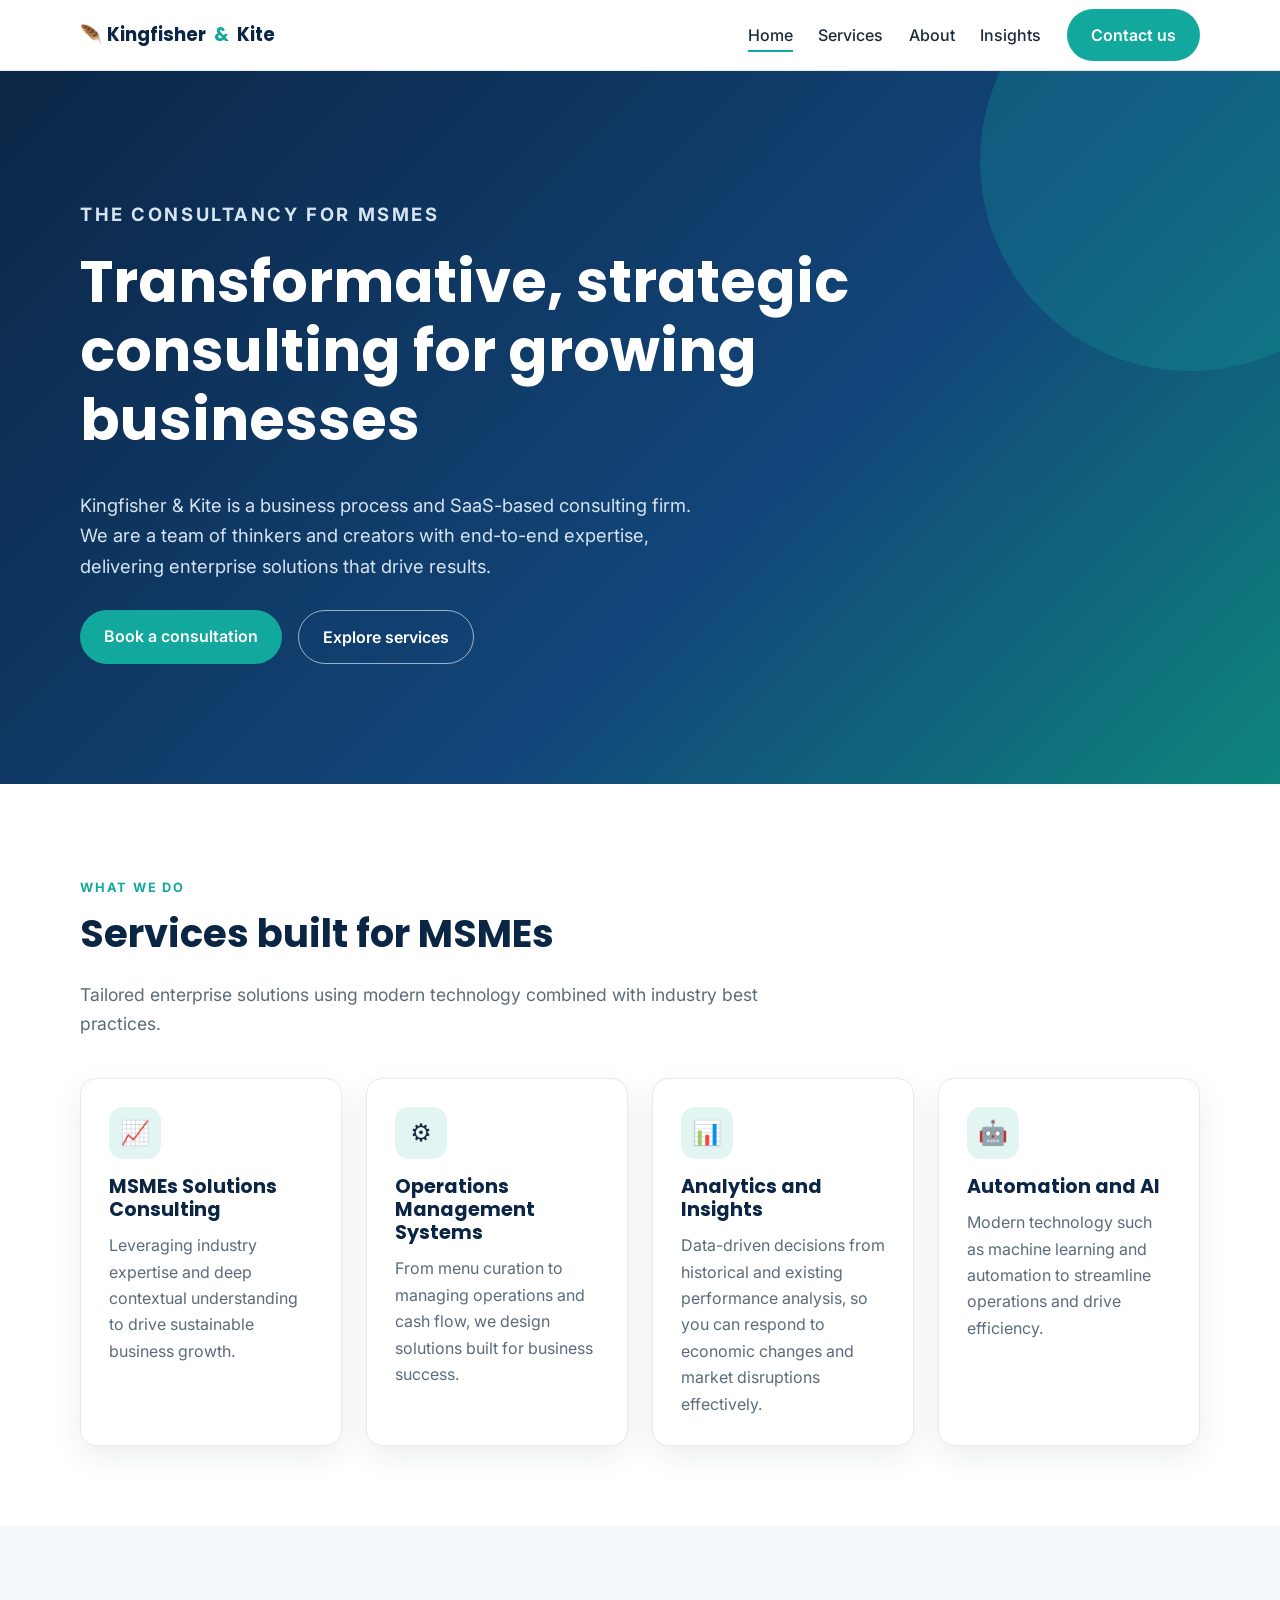
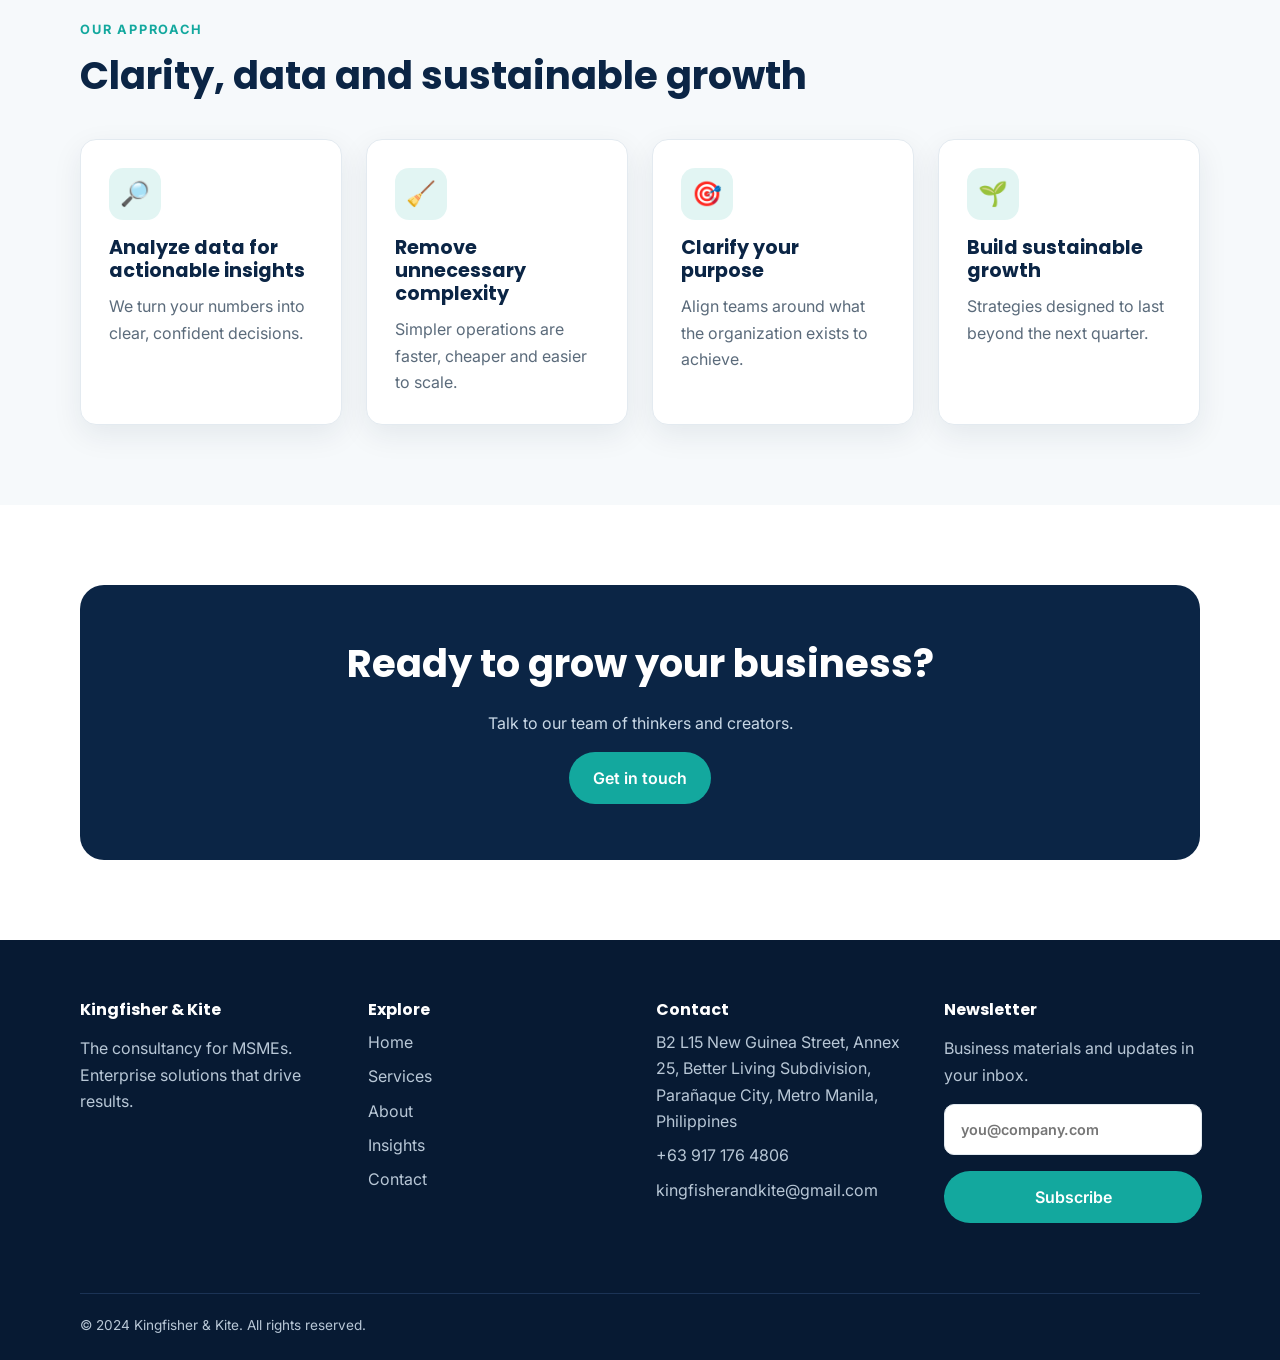
==== index.html @ 87bd72c3 "Add modern static Kingfisher & Kite website Co-authored-by: cmuycoque <316622444+cmuycoque@users.nor" ====
<!DOCTYPE html>
<html lang="en"><head><meta charset="utf-8"><meta name="viewport" content="width=device-width,initial-scale=1">
<title>Home | Kingfisher &amp; Kite</title>
<meta name="description" content="Kingfisher &amp; Kite is a business process and SaaS-based consultancy helping MSMEs grow through transformative, strategic consulting.">
<link rel="preconnect" href="https://fonts.googleapis.com"><link rel="preconnect" href="https://fonts.gstatic.com" crossorigin>
<link href="https://fonts.googleapis.com/css2?family=Inter:wght@400;500;600&family=Poppins:wght@600;700&display=swap" rel="stylesheet">
<link rel="stylesheet" href="assets/style.css"></head><body>
<a class="skip" href="#main">Skip to content</a>
<header><div class="container nav"><a class="brand" href="index.html">🪶 Kingfisher <span>&amp;</span> Kite</a>
<button class="menu-btn" aria-label="Toggle menu" aria-expanded="false">☰</button>
<ul><li><a class="link" href="index.html" aria-current="page">Home</a></li><li><a class="link" href="services.html">Services</a></li><li><a class="link" href="about.html">About</a></li><li><a class="link" href="insights.html">Insights</a></li><li><a class="btn" href="contact.html">Contact us</a></li></ul></div></header>
<main id="main"><section class="hero"><div class="container"><p class="eyebrow">The consultancy for MSMEs</p><h1>Transformative, strategic consulting for growing businesses</h1>
<p>Kingfisher &amp; Kite is a business process and SaaS-based consulting firm. We are a team of thinkers and creators with end-to-end expertise, delivering enterprise solutions that drive results.</p>
<div class="actions"><a class="btn" href="contact.html">Book a consultation</a><a class="btn ghost" href="services.html">Explore services</a></div></div></section>
<section><div class="container"><p class="eyebrow">What we do</p><h2>Services built for MSMEs</h2><p class="lead">Tailored enterprise solutions using modern technology combined with industry best practices.</p><div class="grid g4"><article class="card reveal"><div class="icon" aria-hidden="true">📈</div><h3>MSMEs Solutions Consulting</h3><p>Leveraging industry expertise and deep contextual understanding to drive sustainable business growth.</p></article><article class="card reveal"><div class="icon" aria-hidden="true">⚙️</div><h3>Operations Management Systems</h3><p>From menu curation to managing operations and cash flow, we design solutions built for business success.</p></article><article class="card reveal"><div class="icon" aria-hidden="true">📊</div><h3>Analytics and Insights</h3><p>Data-driven decisions from historical and existing performance analysis, so you can respond to economic changes and market disruptions effectively.</p></article><article class="card reveal"><div class="icon" aria-hidden="true">🤖</div><h3>Automation and AI</h3><p>Modern technology such as machine learning and automation to streamline operations and drive efficiency.</p></article></div></div></section>
<section class="alt"><div class="container"><p class="eyebrow">Our approach</p><h2>Clarity, data and sustainable growth</h2><div class="grid g4"><article class="card reveal"><div class="icon" aria-hidden="true">🔎</div><h3>Analyze data for actionable insights</h3><p>We turn your numbers into clear, confident decisions.</p></article><article class="card reveal"><div class="icon" aria-hidden="true">🧹</div><h3>Remove unnecessary complexity</h3><p>Simpler operations are faster, cheaper and easier to scale.</p></article><article class="card reveal"><div class="icon" aria-hidden="true">🎯</div><h3>Clarify your purpose</h3><p>Align teams around what the organization exists to achieve.</p></article><article class="card reveal"><div class="icon" aria-hidden="true">🌱</div><h3>Build sustainable growth</h3><p>Strategies designed to last beyond the next quarter.</p></article></div></div></section><section><div class="container"><div class="cta reveal"><h2>Ready to grow your business?</h2><p>Talk to our team of thinkers and creators.</p><a class="btn" href="contact.html">Get in touch</a></div></div></section></main>
<footer><div class="container"><div class="fgrid">
<div><h3>Kingfisher &amp; Kite</h3><p>The consultancy for MSMEs. Enterprise solutions that drive results.</p></div>
<div><h3>Explore</h3><ul><li><a href="index.html">Home</a></li><li><a href="services.html">Services</a></li><li><a href="about.html">About</a></li><li><a href="insights.html">Insights</a></li><li><a href="contact.html">Contact</a></li></ul></div>
<div><h3>Contact</h3><ul><li>B2 L15 New Guinea Street, Annex 25, Better Living Subdivision, Parañaque City, Metro Manila, Philippines</li><li><a href="tel:+639171764806">+63 917 176 4806</a></li><li><a href="mailto:kingfisherandkite@gmail.com">kingfisherandkite@gmail.com</a></li></ul></div>
<div><h3>Newsletter</h3><p>Business materials and updates in your inbox.</p>
<form data-demo="news"><label><input type="email" name="email" placeholder="you@company.com" required aria-label="Email address"></label><button class="btn" type="submit">Subscribe</button><div class="note" role="status"></div></form></div>
</div><div class="copy">© 2024 Kingfisher &amp; Kite. All rights reserved.</div></div></footer>
<script src="assets/main.js"></script></body></html>
---- assets/style.css ----
:root{--navy:#0b2545;--teal:#13a89e;--teal-d:#0e857d;--ink:#1c2b3a;--muted:#5b6b7b;--bg:#f6f9fb;--card:#fff;--line:#e3eaf0;--r:16px;--shadow:0 10px 30px rgba(11,37,69,.08)}
*{box-sizing:border-box}html{scroll-behavior:smooth}
body{margin:0;font-family:Inter,system-ui,-apple-system,"Segoe UI",Roboto,sans-serif;color:var(--ink);background:#fff;line-height:1.65}
h1,h2,h3{font-family:"Poppins",Inter,system-ui,sans-serif;color:var(--navy);line-height:1.2;margin:0 0 .6em}
h1{font-size:clamp(2.2rem,5vw,3.6rem)}h2{font-size:clamp(1.7rem,3.2vw,2.4rem)}h3{font-size:1.2rem}
a{color:var(--teal-d)}img{max-width:100%}
.container{width:min(1120px,92%);margin:auto}
.skip{position:absolute;left:-999px}.skip:focus{left:8px;top:8px;background:#fff;padding:8px;z-index:99}
header{position:sticky;top:0;background:rgba(255,255,255,.92);backdrop-filter:blur(10px);border-bottom:1px solid var(--line);z-index:10}
.nav{display:flex;align-items:center;justify-content:space-between;height:70px}
.brand{font-family:Poppins,sans-serif;font-weight:700;color:var(--navy);text-decoration:none;font-size:1.15rem;display:flex;gap:.5rem;align-items:center}
.brand span{color:var(--teal)}
.nav ul{display:flex;gap:1.6rem;list-style:none;margin:0;padding:0;align-items:center}
.nav a.link{color:var(--ink);text-decoration:none;font-weight:500;padding:.3rem 0;border-bottom:2px solid transparent}
.nav a.link:hover,.nav a.link[aria-current]{border-color:var(--teal)}
.menu-btn{display:none;background:none;border:1px solid var(--line);border-radius:8px;font-size:1.3rem;padding:.2rem .6rem;cursor:pointer}
.btn{display:inline-block;background:var(--teal);color:#fff;padding:.8rem 1.5rem;border-radius:999px;text-decoration:none;font-weight:600;border:0;cursor:pointer;font:inherit;font-weight:600;transition:.2s}
.btn:hover{background:var(--teal-d);transform:translateY(-2px)}
.btn.ghost{background:transparent;color:#fff;border:1.5px solid rgba(255,255,255,.6)}.btn.ghost:hover{background:rgba(255,255,255,.12)}
.hero{background:linear-gradient(135deg,var(--navy),#12467a 60%,#0e857d);color:#fff;padding:110px 0 120px;position:relative;overflow:hidden}
.hero:after{content:"";position:absolute;right:-120px;top:-120px;width:420px;height:420px;border-radius:50%;background:rgba(19,168,158,.25)}
.hero h1{color:#fff;max-width:800px}.hero p{max-width:620px;font-size:1.15rem;color:#d6e4f0}
.hero .actions{display:flex;gap:1rem;flex-wrap:wrap;margin-top:1.8rem;position:relative;z-index:1}
.page-hero{padding:70px 0}
.eyebrow{text-transform:uppercase;letter-spacing:.14em;font-size:.8rem;font-weight:700;color:var(--teal)}
section{padding:80px 0}.alt{background:var(--bg)}
.lead{max-width:680px;color:var(--muted);font-size:1.1rem}
.grid{display:grid;gap:24px;margin-top:40px}
.g2{grid-template-columns:repeat(auto-fit,minmax(320px,1fr))}.g3{grid-template-columns:repeat(auto-fit,minmax(260px,1fr))}.g4{grid-template-columns:repeat(auto-fit,minmax(230px,1fr))}
.card{background:var(--card);border:1px solid var(--line);border-radius:var(--r);padding:28px;box-shadow:var(--shadow);transition:.25s}
.card:hover{transform:translateY(-5px)}
.card p{color:var(--muted);margin:0}
.icon{width:52px;height:52px;border-radius:14px;background:rgba(19,168,158,.12);display:grid;place-items:center;font-size:1.5rem;margin-bottom:16px}
.stats{display:flex;gap:2rem;flex-wrap:wrap}.stat b{display:block;font-size:2rem;color:var(--navy);font-family:Poppins,sans-serif}
.cta{background:var(--navy);color:#fff;border-radius:24px;padding:56px;text-align:center}.cta h2{color:#fff}.cta p{color:#c9d8e6}
form{display:grid;gap:16px}
label{font-weight:600;font-size:.9rem;display:grid;gap:6px}
input,textarea{font:inherit;padding:.8rem 1rem;border:1px solid var(--line);border-radius:10px;background:#fff}
input:focus,textarea:focus,a:focus-visible,button:focus-visible{outline:3px solid rgba(19,168,158,.45);outline-offset:2px}
.note{font-size:.9rem;color:var(--teal-d);min-height:1.2em}
.tag{display:inline-block;font-size:.75rem;background:rgba(19,168,158,.12);color:var(--teal-d);padding:.2rem .7rem;border-radius:999px;font-weight:600;margin-bottom:12px}
footer{background:#071a33;color:#b8c7d6;padding:60px 0 24px}
footer h3{color:#fff;font-size:1rem}footer a{color:#b8c7d6;text-decoration:none}footer a:hover{color:#fff}
.fgrid{display:grid;gap:32px;grid-template-columns:repeat(auto-fit,minmax(220px,1fr))}
footer ul{list-style:none;padding:0;margin:0;display:grid;gap:8px}
.copy{border-top:1px solid #1b3355;margin-top:36px;padding-top:20px;font-size:.85rem}
.reveal{opacity:0;transform:translateY(20px);transition:.6s}.reveal.in{opacity:1;transform:none}
@media(max-width:800px){.menu-btn{display:block}.nav ul{display:none;position:absolute;top:70px;left:0;right:0;background:#fff;flex-direction:column;padding:20px;border-bottom:1px solid var(--line);align-items:flex-start}.nav ul.open{display:flex}.cta{padding:36px 22px}}
@media(prefers-reduced-motion:reduce){*{transition:none!important;scroll-behavior:auto}.reveal{opacity:1;transform:none}}
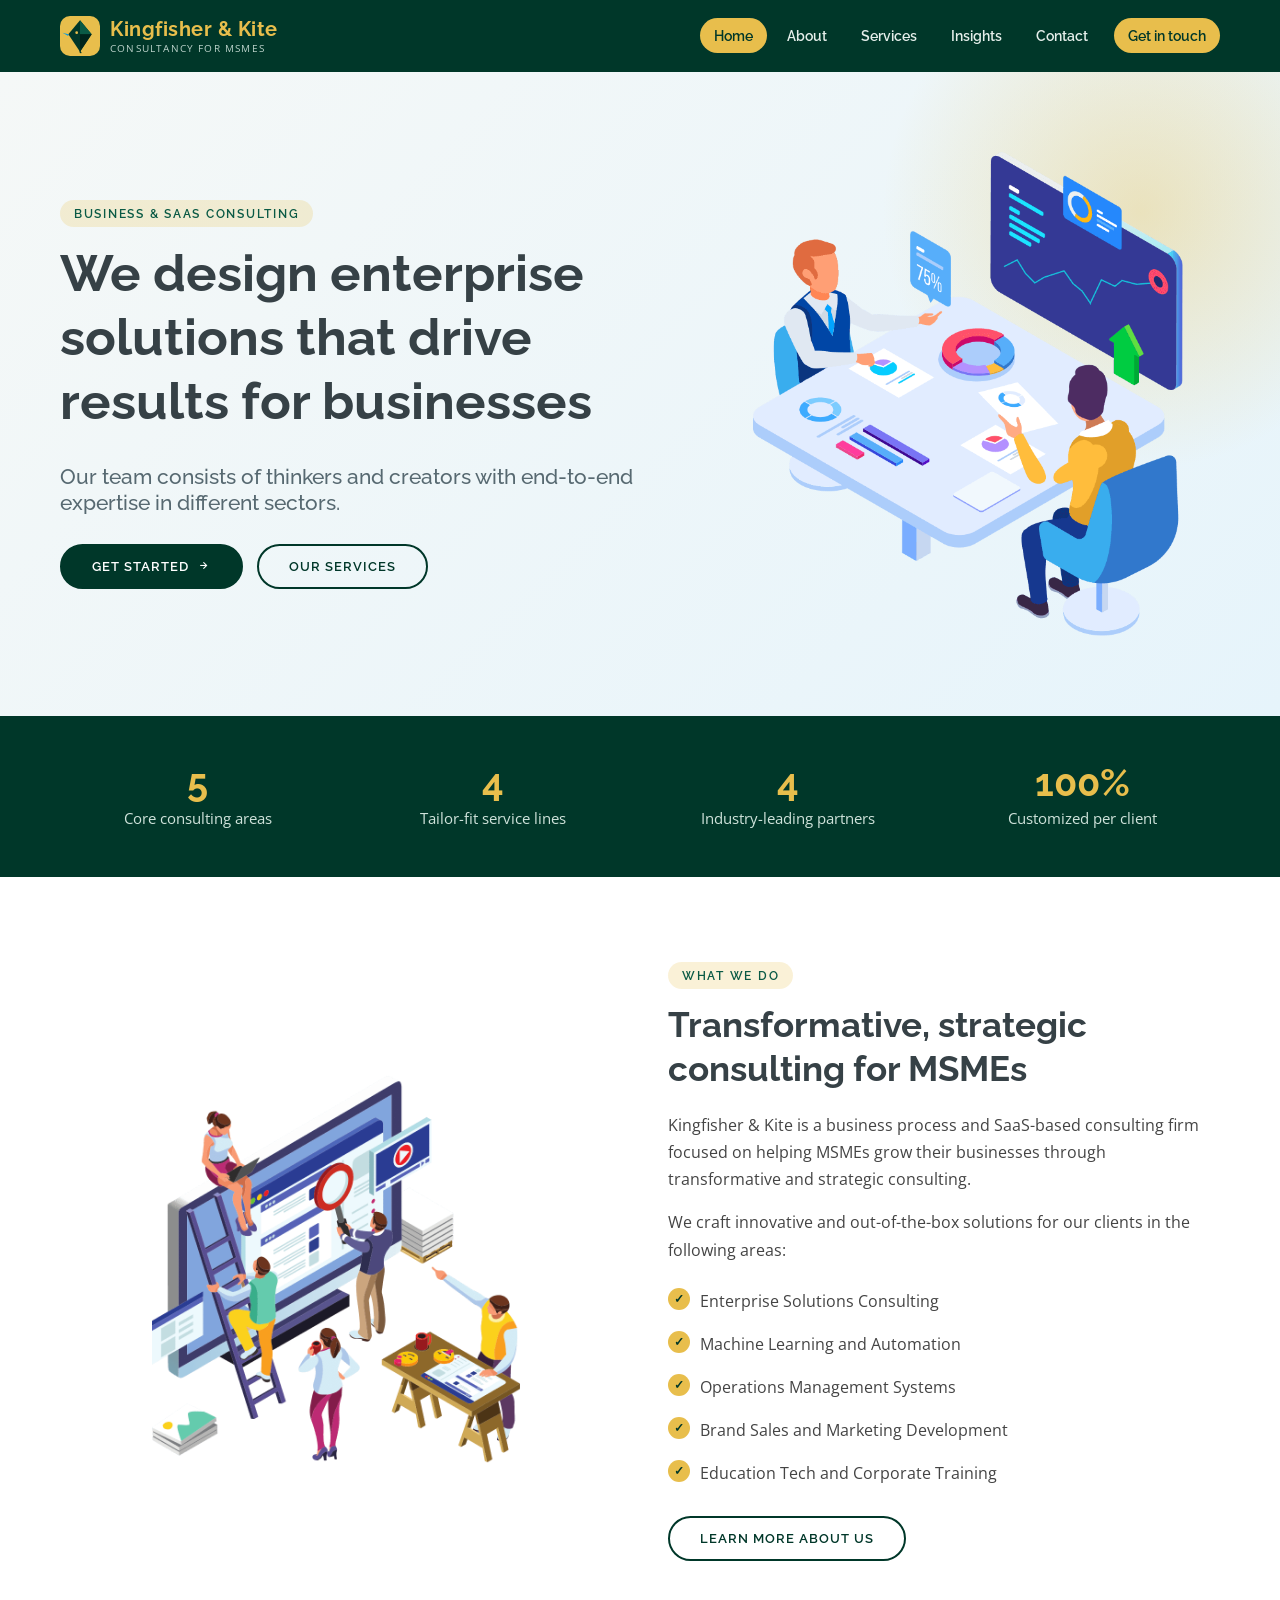
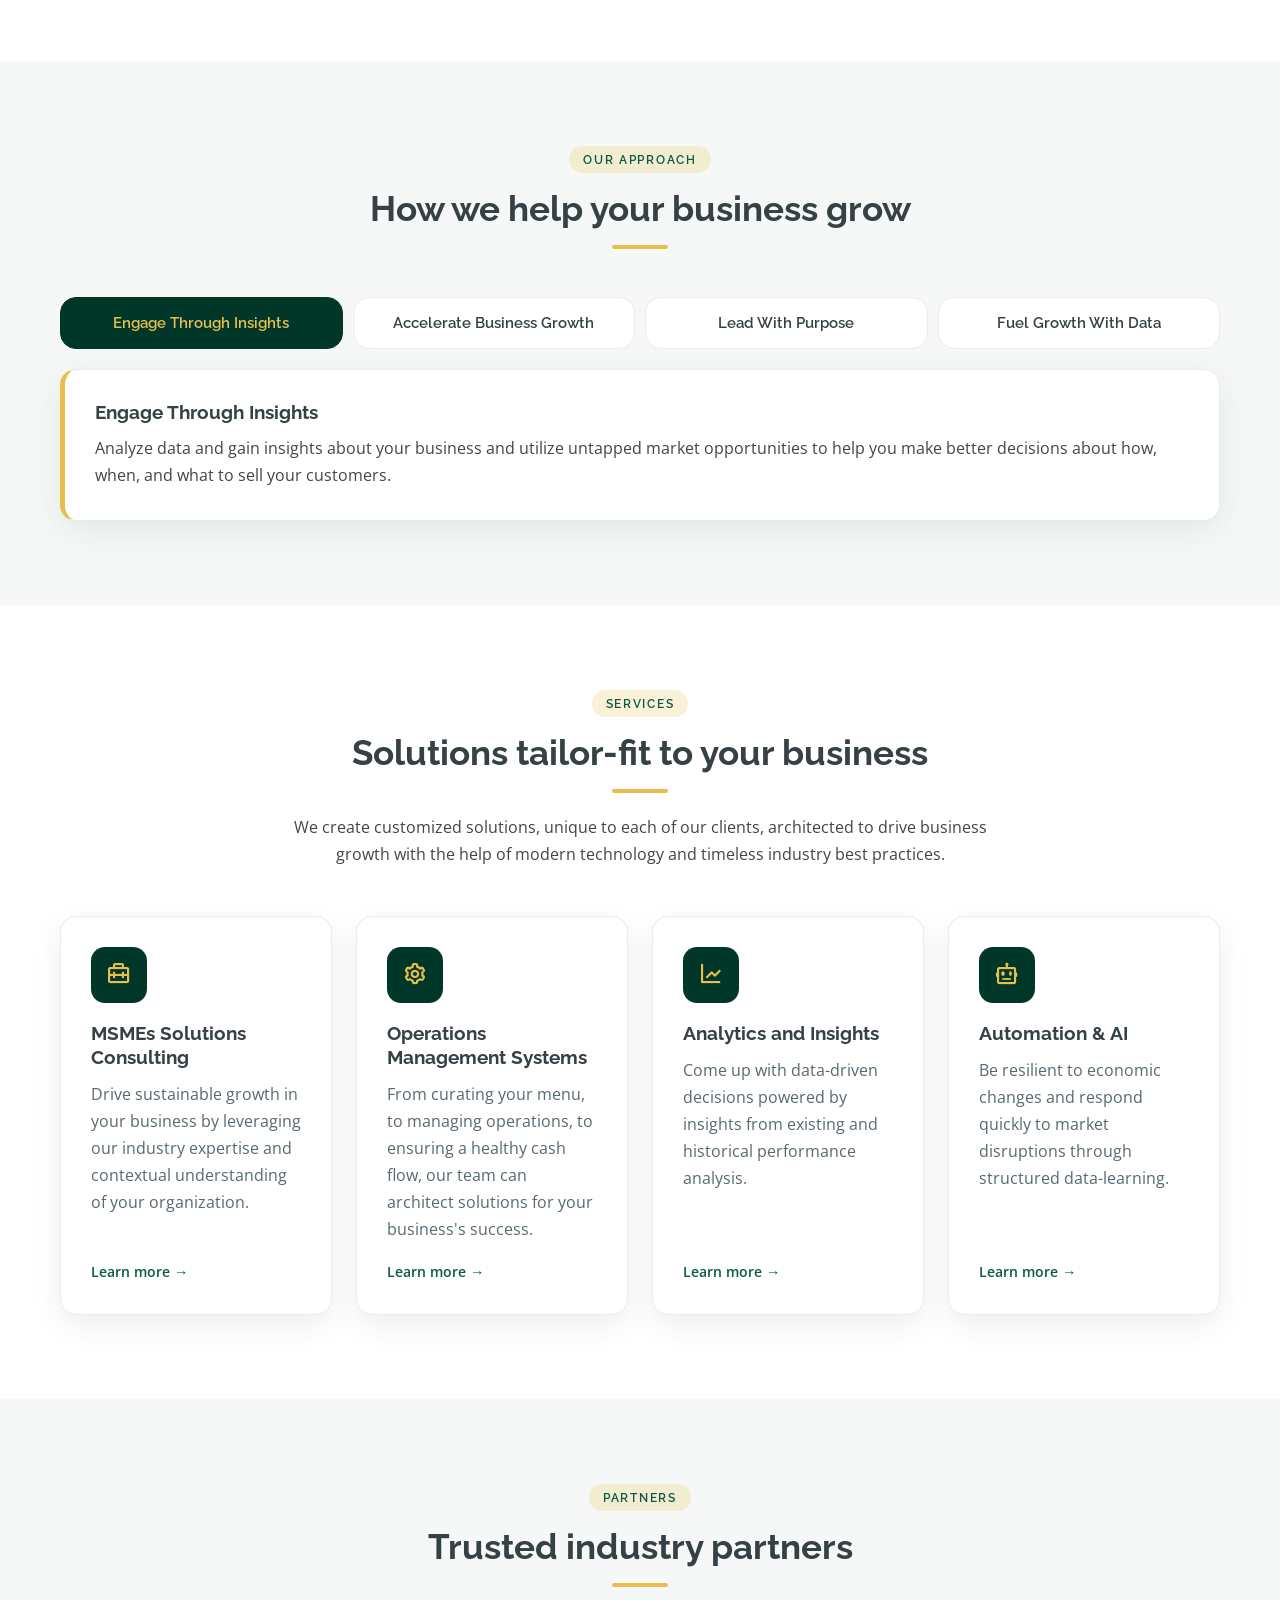
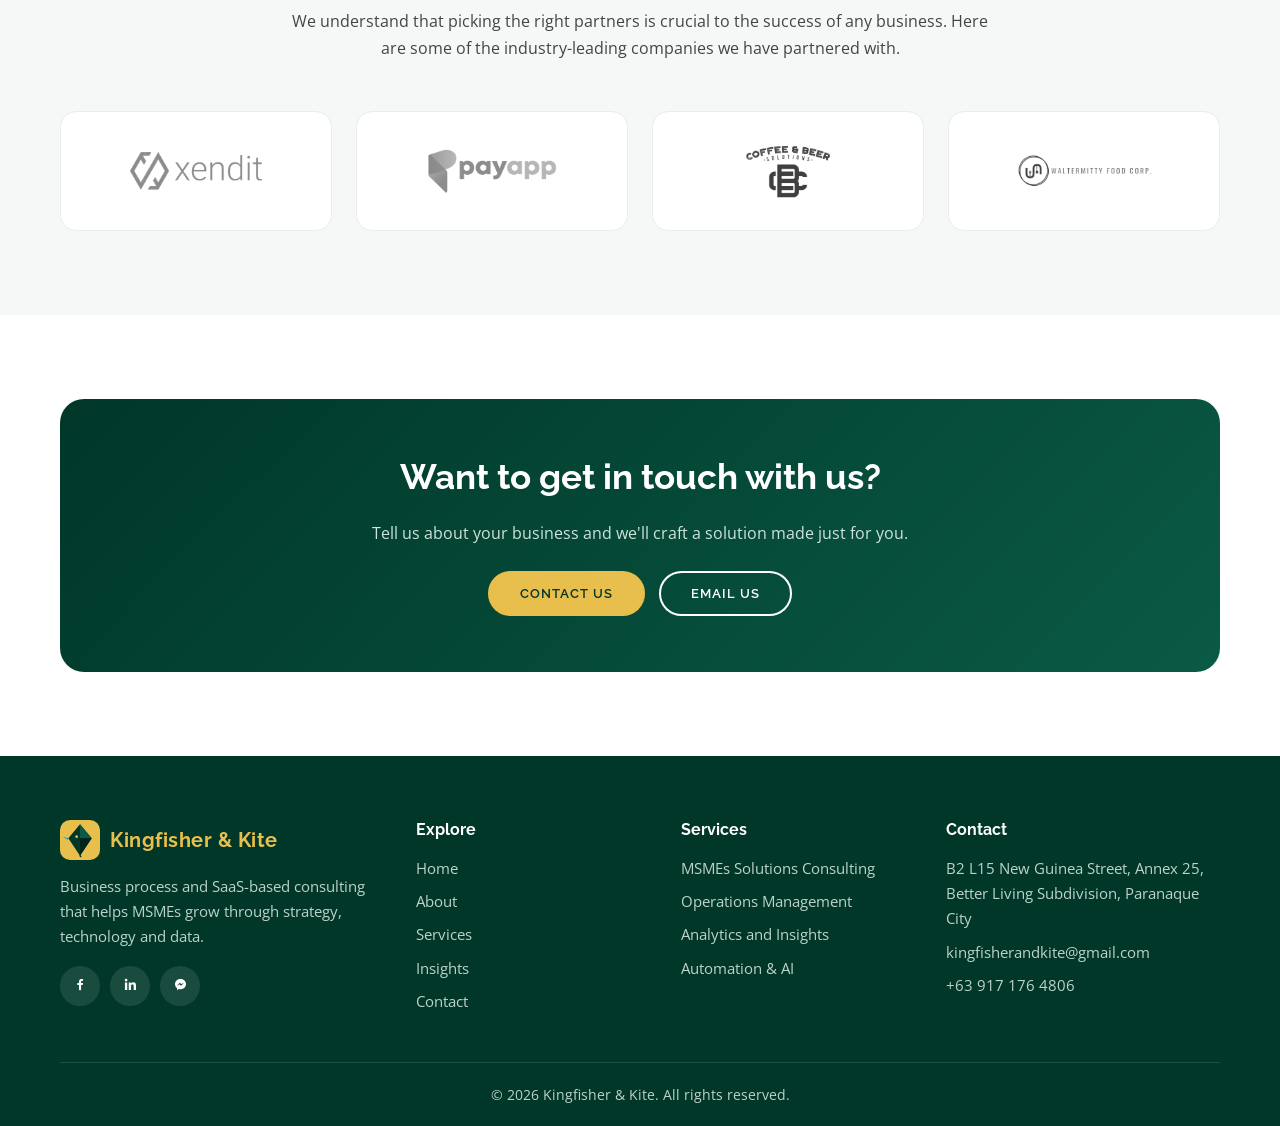
==== commit 00159360: "Modernize Kingfisher & Kite website Co-authored-by: Copilot App <223556219+Copilot@users.noreply.git" ====
--- a/index.html
+++ b/index.html
@@ -1,24 +1,114 @@
 <!DOCTYPE html>
-<html lang="en"><head><meta charset="utf-8"><meta name="viewport" content="width=device-width,initial-scale=1">
-<title>Home | Kingfisher &amp; Kite</title>
-<meta name="description" content="Kingfisher &amp; Kite is a business process and SaaS-based consultancy helping MSMEs grow through transformative, strategic consulting.">
+<html lang="en">
+<head>
+<meta charset="utf-8">
+<meta name="viewport" content="width=device-width, initial-scale=1">
+<title>Kingfisher &amp; Kite | The Consultancy for MSMEs</title>
+<meta name="description" content="Kingfisher & Kite is a business process and SaaS-based consulting firm helping MSMEs grow through strategic consulting, analytics, automation and AI.">
+<meta name="theme-color" content="#003729">
+<link rel="icon" href="assets/img/faviconre.png">
 <link rel="preconnect" href="https://fonts.googleapis.com"><link rel="preconnect" href="https://fonts.gstatic.com" crossorigin>
-<link href="https://fonts.googleapis.com/css2?family=Inter:wght@400;500;600&family=Poppins:wght@600;700&display=swap" rel="stylesheet">
-<link rel="stylesheet" href="assets/style.css"></head><body>
+<link href="https://fonts.googleapis.com/css?family=Open+Sans:400,600,700|Raleway:500,600,700|Poppins:600,700&display=swap" rel="stylesheet">
+<link href="https://cdn.jsdelivr.net/npm/boxicons@2.1.4/css/boxicons.min.css" rel="stylesheet">
+<link href="assets/css/style.css" rel="stylesheet">
+</head>
+<body>
 <a class="skip" href="#main">Skip to content</a>
-<header><div class="container nav"><a class="brand" href="index.html">🪶 Kingfisher <span>&amp;</span> Kite</a>
-<button class="menu-btn" aria-label="Toggle menu" aria-expanded="false">☰</button>
-<ul><li><a class="link" href="index.html" aria-current="page">Home</a></li><li><a class="link" href="services.html">Services</a></li><li><a class="link" href="about.html">About</a></li><li><a class="link" href="insights.html">Insights</a></li><li><a class="btn" href="contact.html">Contact us</a></li></ul></div></header>
-<main id="main"><section class="hero"><div class="container"><p class="eyebrow">The consultancy for MSMEs</p><h1>Transformative, strategic consulting for growing businesses</h1>
-<p>Kingfisher &amp; Kite is a business process and SaaS-based consulting firm. We are a team of thinkers and creators with end-to-end expertise, delivering enterprise solutions that drive results.</p>
-<div class="actions"><a class="btn" href="contact.html">Book a consultation</a><a class="btn ghost" href="services.html">Explore services</a></div></div></section>
-<section><div class="container"><p class="eyebrow">What we do</p><h2>Services built for MSMEs</h2><p class="lead">Tailored enterprise solutions using modern technology combined with industry best practices.</p><div class="grid g4"><article class="card reveal"><div class="icon" aria-hidden="true">📈</div><h3>MSMEs Solutions Consulting</h3><p>Leveraging industry expertise and deep contextual understanding to drive sustainable business growth.</p></article><article class="card reveal"><div class="icon" aria-hidden="true">⚙️</div><h3>Operations Management Systems</h3><p>From menu curation to managing operations and cash flow, we design solutions built for business success.</p></article><article class="card reveal"><div class="icon" aria-hidden="true">📊</div><h3>Analytics and Insights</h3><p>Data-driven decisions from historical and existing performance analysis, so you can respond to economic changes and market disruptions effectively.</p></article><article class="card reveal"><div class="icon" aria-hidden="true">🤖</div><h3>Automation and AI</h3><p>Modern technology such as machine learning and automation to streamline operations and drive efficiency.</p></article></div></div></section>
-<section class="alt"><div class="container"><p class="eyebrow">Our approach</p><h2>Clarity, data and sustainable growth</h2><div class="grid g4"><article class="card reveal"><div class="icon" aria-hidden="true">🔎</div><h3>Analyze data for actionable insights</h3><p>We turn your numbers into clear, confident decisions.</p></article><article class="card reveal"><div class="icon" aria-hidden="true">🧹</div><h3>Remove unnecessary complexity</h3><p>Simpler operations are faster, cheaper and easier to scale.</p></article><article class="card reveal"><div class="icon" aria-hidden="true">🎯</div><h3>Clarify your purpose</h3><p>Align teams around what the organization exists to achieve.</p></article><article class="card reveal"><div class="icon" aria-hidden="true">🌱</div><h3>Build sustainable growth</h3><p>Strategies designed to last beyond the next quarter.</p></article></div></div></section><section><div class="container"><div class="cta reveal"><h2>Ready to grow your business?</h2><p>Talk to our team of thinkers and creators.</p><a class="btn" href="contact.html">Get in touch</a></div></div></section></main>
-<footer><div class="container"><div class="fgrid">
-<div><h3>Kingfisher &amp; Kite</h3><p>The consultancy for MSMEs. Enterprise solutions that drive results.</p></div>
-<div><h3>Explore</h3><ul><li><a href="index.html">Home</a></li><li><a href="services.html">Services</a></li><li><a href="about.html">About</a></li><li><a href="insights.html">Insights</a></li><li><a href="contact.html">Contact</a></li></ul></div>
-<div><h3>Contact</h3><ul><li>B2 L15 New Guinea Street, Annex 25, Better Living Subdivision, Parañaque City, Metro Manila, Philippines</li><li><a href="tel:+639171764806">+63 917 176 4806</a></li><li><a href="mailto:kingfisherandkite@gmail.com">kingfisherandkite@gmail.com</a></li></ul></div>
-<div><h3>Newsletter</h3><p>Business materials and updates in your inbox.</p>
-<form data-demo="news"><label><input type="email" name="email" placeholder="you@company.com" required aria-label="Email address"></label><button class="btn" type="submit">Subscribe</button><div class="note" role="status"></div></form></div>
-</div><div class="copy">© 2024 Kingfisher &amp; Kite. All rights reserved.</div></div></footer>
-<script src="assets/main.js"></script></body></html>+<header id="header"><div class="container">
+  <a class="logo" href="index.html"><img src="assets/img/logo.svg" alt=""><span>Kingfisher &amp; Kite<small>Consultancy for MSMEs</small></span></a>
+  <button class="burger" aria-label="Menu" aria-expanded="false"><i class="bx bx-menu"></i></button>
+  <ul class="nav">
+    <li><a href="index.html">Home</a></li><li><a href="about.html">About</a></li><li><a href="services.html">Services</a></li><li><a href="insights.html">Insights</a></li><li><a href="contact.html">Contact</a></li>
+    <li><a class="cta" href="contact.html">Get in touch</a></li>
+  </ul>
+</div></header>
+
+<main id="main">
+<section class="hero"><div class="container grid">
+  <div>
+    <span class="eyebrow">Business &amp; SaaS Consulting</span>
+    <h1>We design enterprise solutions that drive results for businesses</h1>
+    <h2>Our team consists of thinkers and creators with end-to-end expertise in different sectors.</h2>
+    <div class="actions"><a class="btn" href="about.html">Get Started <i class="bx bx-right-arrow-alt"></i></a><a class="btn ghost" href="services.html">Our Services</a></div>
+  </div>
+  <img src="assets/img/hero-img.png" alt="Consultants reviewing business analytics" width="430" height="484">
+</div></section>
+
+<section class="stats"><div class="container grid">
+  <div class="stat"><b data-count="5">5</b><span>Core consulting areas</span></div>
+  <div class="stat"><b data-count="4">4</b><span>Tailor-fit service lines</span></div>
+  <div class="stat"><b data-count="4">4</b><span>Industry-leading partners</span></div>
+  <div class="stat"><b data-count="100" data-suffix="%">100%</b><span>Customized per client</span></div>
+</div></section>
+
+<section class="section" id="about"><div class="container split">
+  <img class="reveal" src="assets/img/about1.png" alt="Team building a digital solution" width="460" height="460" loading="lazy">
+  <div class="reveal">
+    <span class="eyebrow">What We Do</span>
+    <h2>Transformative, strategic consulting for MSMEs</h2>
+    <p>Kingfisher &amp; Kite is a business process and SaaS-based consulting firm focused on helping MSMEs grow their businesses through transformative and strategic consulting.</p>
+    <p>We craft innovative and out-of-the-box solutions for our clients in the following areas:</p>
+    <ul class="list">
+      <li>Enterprise Solutions Consulting</li><li>Machine Learning and Automation</li><li>Operations Management Systems</li><li>Brand Sales and Marketing Development</li><li>Education Tech and Corporate Training</li>
+    </ul>
+    <p style="margin-top:20px"><a class="btn ghost" href="about.html">Learn more about us</a></p>
+  </div>
+</div></section>
+
+<section class="section alt"><div class="container">
+  <div class="section-head reveal"><span class="eyebrow">Our Approach</span><h2>How we help your business grow</h2></div>
+  <div class="tabs reveal" role="tablist">
+    <button class="tab" role="tab" aria-selected="true" data-target="t1">Engage Through Insights</button>
+    <button class="tab" role="tab" aria-selected="false" data-target="t2">Accelerate Business Growth</button>
+    <button class="tab" role="tab" aria-selected="false" data-target="t3">Lead With Purpose</button>
+    <button class="tab" role="tab" aria-selected="false" data-target="t4">Fuel Growth With Data</button>
+  </div>
+  <div class="panel on" id="t1"><h3>Engage Through Insights</h3><p>Analyze data and gain insights about your business and utilize untapped market opportunities to help you make better decisions about how, when, and what to sell your customers.</p></div>
+  <div class="panel" id="t2"><h3>Accelerate Business Growth</h3><p>Streamline your business process by removing complexity and dead weight from your operations, allowing you to speed up your operation's day-to-day activities.</p></div>
+  <div class="panel" id="t3"><h3>Lead With Purpose</h3><p>Know your business's purpose and gain clarity, focus, and the confidence to act, especially in the unknown.</p></div>
+  <div class="panel" id="t4"><h3>Fuel Growth With Data-Driven Decisions</h3><p>Create a sustainable business growth strategy enabling your company to create new opportunities, generate more revenue, predict future trends, and optimize operational efforts.</p></div>
+</div></section>
+
+<section class="section" id="services"><div class="container">
+  <div class="section-head reveal"><span class="eyebrow">Services</span><h2>Solutions tailor-fit to your business</h2>
+    <p>We create customized solutions, unique to each of our clients, architected to drive business growth with the help of modern technology and timeless industry best practices.</p></div>
+  <div class="grid g4">
+    <article class="card reveal"><div class="icon"><i class="bx bx-briefcase-alt-2"></i></div><h3>MSMEs Solutions Consulting</h3><p>Drive sustainable growth in your business by leveraging our industry expertise and contextual understanding of your organization.</p><a class="more" href="services.html#consulting">Learn more →</a></article>
+    <article class="card reveal"><div class="icon"><i class="bx bx-cog"></i></div><h3>Operations Management Systems</h3><p>From curating your menu, to managing operations, to ensuring a healthy cash flow, our team can architect solutions for your business's success.</p><a class="more" href="services.html#operations">Learn more →</a></article>
+    <article class="card reveal"><div class="icon"><i class="bx bx-line-chart"></i></div><h3>Analytics and Insights</h3><p>Come up with data-driven decisions powered by insights from existing and historical performance analysis.</p><a class="more" href="services.html#analytics">Learn more →</a></article>
+    <article class="card reveal"><div class="icon"><i class="bx bx-bot"></i></div><h3>Automation &amp; AI</h3><p>Be resilient to economic changes and respond quickly to market disruptions through structured data-learning.</p><a class="more" href="services.html#automation">Learn more →</a></article>
+  </div>
+</div></section>
+
+<section class="section alt"><div class="container">
+  <div class="section-head reveal"><span class="eyebrow">Partners</span><h2>Trusted industry partners</h2>
+    <p>We understand that picking the right partners is crucial to the success of any business. Here are some of the industry-leading companies we have partnered with.</p></div>
+  <div class="partners reveal">
+    <div class="partner"><img src="assets/img/clients/xendit.png" alt="Xendit" loading="lazy"></div>
+    <div class="partner"><img src="assets/img/clients/payapp.png" alt="PayApp" loading="lazy"></div>
+    <div class="partner"><img src="assets/img/clients/cb.png" alt="CB" loading="lazy"></div>
+    <div class="partner"><img src="assets/img/clients/waltermity.png" alt="Waltermity" loading="lazy"></div>
+  </div>
+</div></section>
+
+<section class="section"><div class="container">
+  <div class="band reveal"><h2>Want to get in touch with us?</h2><p>Tell us about your business and we'll craft a solution made just for you.</p>
+    <div class="actions"><a class="btn gold" href="contact.html">Contact us</a><a class="btn ghost" style="color:#fff;border-color:#fff" href="mailto:kingfisherandkite@gmail.com?subject=Service Inquiry">Email us</a></div></div>
+</div></section>
+</main>
+
+<footer><div class="container">
+  <div class="grid">
+    <div><a class="logo" href="index.html"><img src="assets/img/logo.svg" alt=""><span>Kingfisher &amp; Kite</span></a>
+      <p style="margin-top:14px">Business process and SaaS-based consulting that helps MSMEs grow through strategy, technology and data.</p>
+      <div class="social"><a href="https://www.facebook.com/kingfisherandkite" aria-label="Facebook" target="_blank" rel="noopener"><i class="bx bxl-facebook"></i></a><a href="https://www.linkedin.com/company/kingfisherandkite" aria-label="LinkedIn" target="_blank" rel="noopener"><i class="bx bxl-linkedin"></i></a><a href="http://m.me/kingfisherandkite" aria-label="Messenger" target="_blank" rel="noopener"><i class="bx bxl-messenger"></i></a></div></div>
+    <div><h4>Explore</h4><ul><li><a href="index.html">Home</a></li><li><a href="about.html">About</a></li><li><a href="services.html">Services</a></li><li><a href="insights.html">Insights</a></li><li><a href="contact.html">Contact</a></li></ul></div>
+    <div><h4>Services</h4><ul><li><a href="services.html#consulting">MSMEs Solutions Consulting</a></li><li><a href="services.html#operations">Operations Management</a></li><li><a href="services.html#analytics">Analytics and Insights</a></li><li><a href="services.html#automation">Automation &amp; AI</a></li></ul></div>
+    <div><h4>Contact</h4><ul><li>B2 L15 New Guinea Street, Annex 25, Better Living Subdivision, Paranaque City</li><li><a href="mailto:kingfisherandkite@gmail.com">kingfisherandkite@gmail.com</a></li><li><a href="tel:+639171764806">+63 917 176 4806</a></li></ul></div>
+  </div>
+  <div class="copy">&copy; 2026 Kingfisher &amp; Kite. All rights reserved.</div>
+</div></footer>
+<button class="totop" aria-label="Back to top">↑</button>
+<script src="assets/js/main.js"></script>
+</body>
+</html>
--- a/assets/css/style.css
+++ b/assets/css/style.css
@@ -0,0 +1,174 @@
+:root{--green:#003729;--green-2:#0a5a45;--gold:#E8BE4C;--blue:#009cea;--ink:#364146;--muted:#576971;--text:#444;--bg:#f5f8f7;--line:#e9ecee;--r:16px;--shadow:0 10px 30px rgba(0,55,41,.08);--shadow-h:0 18px 40px rgba(0,55,41,.16)}
+*{box-sizing:border-box}
+html{scroll-behavior:smooth;scroll-padding-top:84px}
+body{margin:0;font-family:"Open Sans",sans-serif;color:var(--text);line-height:1.7;background:#fff;-webkit-font-smoothing:antialiased}
+img{max-width:100%;height:auto;display:block}
+a{color:var(--green-2);text-decoration:none;transition:.25s}
+a:hover{color:var(--gold)}
+h1,h2,h3,h4{font-family:"Raleway","Poppins",sans-serif;color:var(--ink);line-height:1.25;margin:0 0 .6em}
+h1{font-size:clamp(2rem,4.6vw,3.2rem);font-weight:700}
+h2{font-size:clamp(1.6rem,3vw,2.2rem);font-weight:700}
+h3{font-size:1.2rem;font-weight:700}
+p{margin:0 0 1em}
+.container{width:min(1160px,100% - 2.5rem);margin-inline:auto}
+.section{padding:84px 0}
+.section.alt{background:var(--bg)}
+.section-head{text-align:center;max-width:720px;margin:0 auto 48px}
+.eyebrow{display:inline-block;font:600 .78rem "Raleway",sans-serif;letter-spacing:.14em;text-transform:uppercase;color:var(--green-2);background:rgba(232,190,76,.22);padding:6px 14px;border-radius:99px;margin-bottom:14px}
+.section-head h2::after{content:"";display:block;width:56px;height:4px;border-radius:4px;background:var(--gold);margin:14px auto 0}
+.skip{position:absolute;left:-999px}.skip:focus{left:10px;top:10px;background:#fff;padding:8px;z-index:2000}
+
+/* header */
+#header{position:fixed;inset:0 0 auto 0;height:72px;background:var(--green);z-index:1000;transition:.3s}
+#header.scrolled{box-shadow:0 4px 20px rgba(0,0,0,.25)}
+#header .container{display:flex;align-items:center;justify-content:space-between;height:100%}
+.logo{display:flex;align-items:center;gap:10px;color:var(--gold);font:700 1.25rem "Raleway",sans-serif;letter-spacing:.5px}
+.logo img{width:40px;height:40px}.logo:hover{color:#fff}
+.logo small{display:block;font:400 .62rem "Open Sans",sans-serif;letter-spacing:.12em;text-transform:uppercase;color:#bcd3cb}
+.nav{display:flex;gap:6px;align-items:center;list-style:none;margin:0;padding:0}
+.nav a{color:#e5efeb;font:600 .9rem "Raleway",sans-serif;padding:9px 14px;border-radius:99px}
+.nav a:hover,.nav a.active{color:var(--green);background:var(--gold)}
+.nav .cta{background:var(--gold);color:var(--green);margin-left:6px}
+.nav .cta:hover{background:#fff}
+.burger{display:none;background:none;border:0;color:var(--gold);font-size:1.8rem;cursor:pointer}
+
+/* buttons */
+.btn{display:inline-flex;align-items:center;gap:8px;font:600 .8rem "Raleway",sans-serif;letter-spacing:1px;text-transform:uppercase;padding:13px 30px;border-radius:99px;border:2px solid var(--green);background:var(--green);color:#fff;cursor:pointer;transition:.25s}
+.btn:hover{background:var(--gold);border-color:var(--gold);color:var(--green);transform:translateY(-2px)}
+.btn.ghost{background:transparent;color:var(--green)}
+.btn.ghost:hover{background:var(--green);color:#fff;border-color:var(--green)}
+.btn.gold{background:var(--gold);border-color:var(--gold);color:var(--green)}
+.btn.gold:hover{background:#fff;border-color:#fff}
+
+/* hero */
+.hero{margin-top:72px;padding:80px 0;background:linear-gradient(135deg,#f5f8f7 0%,#e6f4fb 100%);position:relative;overflow:hidden}
+.hero::before{content:"";position:absolute;right:-120px;top:-120px;width:520px;height:520px;border-radius:50%;background:radial-gradient(circle,rgba(232,190,76,.35),transparent 70%)}
+.hero .grid{display:grid;grid-template-columns:1.1fr .9fr;gap:40px;align-items:center;position:relative}
+.hero h2{color:var(--muted);font-size:1.3rem;font-weight:500;margin-bottom:28px}
+.hero .actions{display:flex;gap:14px;flex-wrap:wrap}
+.hero img{width:min(430px,100%);margin-inline:auto;animation:float 6s ease-in-out infinite}
+@keyframes float{50%{transform:translateY(-12px)}}
+.page-hero{margin-top:72px;padding:64px 0;background:var(--green);color:#cfe3db;text-align:center;position:relative;overflow:hidden}
+.page-hero::after{content:"";position:absolute;left:0;right:0;bottom:0;height:5px;background:var(--gold)}
+.page-hero h1{color:#fff;margin-bottom:10px}
+.page-hero p{max-width:640px;margin:0 auto}
+.crumbs{font-size:.85rem;margin-bottom:12px;color:var(--gold)}.crumbs a{color:#fff}
+
+/* stats */
+.stats{background:var(--green);padding:44px 0}
+.stats .grid{display:grid;grid-template-columns:repeat(4,1fr);gap:20px;text-align:center}
+.stat b{display:block;font:700 2.4rem "Raleway",sans-serif;color:var(--gold)}
+.stat span{color:#cfe3db;font-size:.92rem}
+
+/* grids & cards */
+.grid{display:grid;gap:24px}
+.g2{grid-template-columns:repeat(2,1fr)}.g3{grid-template-columns:repeat(3,1fr)}.g4{grid-template-columns:repeat(4,1fr)}
+.card{background:#fff;border:1px solid var(--line);border-radius:var(--r);padding:30px;box-shadow:var(--shadow);transition:.3s;height:100%;display:flex;flex-direction:column;position:relative}
+.card:hover{transform:translateY(-6px);box-shadow:var(--shadow-h);border-color:var(--gold)}
+.card p{color:var(--muted);margin-bottom:0}
+.card .more{margin-top:auto;padding-top:16px;font-weight:600;font-size:.9rem}
+.icon{width:56px;height:56px;border-radius:14px;display:grid;place-items:center;background:var(--green);color:var(--gold);font-size:1.6rem;margin-bottom:18px;flex:none}
+.card.dark{background:var(--green);border-color:var(--green)}
+.card.dark h3{color:#fff}.card.dark p{color:#cfe3db}
+.card.dark .icon{background:var(--gold);color:var(--green)}
+.card .num{position:absolute;right:22px;top:16px;font:700 2.6rem "Raleway",sans-serif;color:rgba(232,190,76,.35)}
+.list{list-style:none;margin:0;padding:0}
+.list li{padding:8px 0 8px 32px;position:relative}
+.list li::before{content:"\2713";position:absolute;left:0;top:8px;width:22px;height:22px;border-radius:50%;background:var(--gold);color:var(--green);font-size:.75rem;font-weight:700;display:grid;place-items:center;line-height:1}
+
+/* split */
+.split{display:grid;grid-template-columns:1fr 1fr;gap:56px;align-items:center}
+.split.rev>:first-child{order:2}
+.split .card{height:auto;padding:40px}
+.split img{width:min(460px,100%);margin-inline:auto}
+
+/* tabs */
+.tabs{display:grid;grid-template-columns:repeat(4,1fr);gap:10px;margin-bottom:20px}
+.tab{background:#fff;border:1px solid var(--line);border-radius:var(--r);padding:16px;font:600 .95rem "Raleway",sans-serif;color:var(--ink);cursor:pointer;text-align:center;transition:.25s}
+.tab:hover{border-color:var(--gold)}
+.tab[aria-selected=true]{background:var(--green);color:var(--gold);border-color:var(--green)}
+.panel{display:none;background:#fff;border:1px solid var(--line);border-left:5px solid var(--gold);border-radius:var(--r);padding:30px;box-shadow:var(--shadow);animation:fade .4s}
+.panel.on{display:block}.panel p{margin:0}
+@keyframes fade{from{opacity:0;transform:translateY(8px)}}
+
+/* partners */
+.partners{display:grid;grid-template-columns:repeat(4,1fr);gap:24px}
+.partner{background:#fff;border:1px solid var(--line);border-radius:var(--r);height:120px;display:grid;place-items:center;padding:20px;transition:.3s}
+.partner:hover{box-shadow:var(--shadow-h);border-color:var(--gold)}
+.partner img{max-height:60px;width:auto;object-fit:contain;filter:grayscale(1);opacity:.75;transition:.3s}
+.partner:hover img{filter:none;opacity:1}
+
+/* process */
+.steps{counter-reset:s}
+.step{counter-increment:s}
+.step .icon::before{content:counter(s);font:700 1.4rem "Raleway",sans-serif}
+.step .icon{font-size:0}
+
+/* faq */
+.faq{max-width:820px;margin:0 auto;display:grid;gap:14px}
+details{background:#fff;border:1px solid var(--line);border-radius:var(--r);padding:0 24px;box-shadow:var(--shadow)}
+details[open]{border-color:var(--gold)}
+summary{cursor:pointer;list-style:none;padding:20px 30px 20px 0;font:600 1rem "Raleway",sans-serif;color:var(--ink);position:relative}
+summary::-webkit-details-marker{display:none}
+summary::after{content:"+";position:absolute;right:0;top:50%;transform:translateY(-50%);font-size:1.5rem;color:var(--gold)}
+details[open] summary::after{content:"\2212"}
+details p{padding-bottom:20px;margin:0;color:var(--muted)}
+
+/* cta band */
+.band{background:linear-gradient(135deg,var(--green),var(--green-2));color:#cfe3db;border-radius:24px;padding:56px 40px;text-align:center}
+.band h2{color:#fff}.band .actions{display:flex;gap:14px;justify-content:center;flex-wrap:wrap;margin-top:24px}
+
+/* contact */
+.contact{display:grid;grid-template-columns:.9fr 1.1fr;gap:28px;align-items:stretch}
+.info{display:grid;gap:18px}
+.info .card{flex-direction:row;gap:18px;align-items:center;padding:22px}
+.info .icon{margin:0}
+.info h3{margin:0 0 2px;font-size:1rem}
+.form label{display:block;font-weight:600;font-size:.88rem;margin-bottom:6px;color:var(--ink)}
+.form .row{display:grid;grid-template-columns:1fr 1fr;gap:16px}
+.form input,.form select,.form textarea{width:100%;font:inherit;padding:12px 14px;border:1px solid #d5dcdf;border-radius:10px;background:#fff;margin-bottom:16px;transition:.2s}
+.form input:focus,.form select:focus,.form textarea:focus{outline:0;border-color:var(--gold);box-shadow:0 0 0 3px rgba(232,190,76,.3)}
+.form textarea{min-height:130px;resize:vertical}
+.form .note{font-size:.88rem;margin:12px 0 0;color:var(--green-2);font-weight:600;min-height:1.4em}
+.map{border:0;width:100%;height:340px;border-radius:var(--r);box-shadow:var(--shadow)}
+
+/* insights */
+.tag{display:inline-block;font:600 .72rem "Raleway",sans-serif;letter-spacing:.1em;text-transform:uppercase;padding:4px 12px;border-radius:99px;background:rgba(0,156,234,.12);color:#0079b8;margin-bottom:12px;align-self:flex-start}
+.meta{font-size:.82rem;color:#8a979c;margin-top:14px}
+.filters{display:flex;gap:10px;justify-content:center;flex-wrap:wrap;margin-bottom:36px}
+.filters button{border:1px solid var(--line);background:#fff;padding:8px 20px;border-radius:99px;font:600 .85rem "Raleway",sans-serif;cursor:pointer;color:var(--ink);transition:.2s}
+.filters button.on,.filters button:hover{background:var(--green);color:var(--gold);border-color:var(--green)}
+
+/* footer */
+footer{background:var(--green);color:#bcd3cb;padding-top:64px;font-size:.93rem}
+footer .grid{grid-template-columns:1.4fr 1fr 1fr 1.2fr;gap:36px}
+footer h4{color:#fff;font-size:1rem;margin-bottom:16px}
+footer a{color:#bcd3cb}footer a:hover{color:var(--gold)}
+footer ul{list-style:none;margin:0;padding:0;display:grid;gap:8px}
+.social{display:flex;gap:10px;margin-top:16px}
+.social a{width:40px;height:40px;border-radius:50%;background:rgba(255,255,255,.1);display:grid;place-items:center;color:#fff}
+.social a:hover{background:var(--gold);color:var(--green)}
+.copy{margin-top:48px;padding:20px 0;border-top:1px solid rgba(255,255,255,.12);text-align:center;font-size:.85rem}
+.totop{position:fixed;right:20px;bottom:20px;width:46px;height:46px;border-radius:50%;background:var(--gold);color:var(--green);border:0;font-size:1.3rem;cursor:pointer;opacity:0;pointer-events:none;transition:.3s;z-index:900;box-shadow:var(--shadow-h)}
+.totop.show{opacity:1;pointer-events:auto}
+
+.reveal{opacity:0;transform:translateY(24px);transition:opacity .7s,transform .7s}
+.reveal.in{opacity:1;transform:none}
+@media (prefers-reduced-motion:reduce){.reveal{opacity:1;transform:none;transition:none}.hero img{animation:none}html{scroll-behavior:auto}}
+
+@media (max-width:992px){
+.g3,.g4,.partners,.tabs,.stats .grid{grid-template-columns:repeat(2,1fr)}
+.hero .grid,.split,.contact{grid-template-columns:minmax(0,1fr)}
+.split.rev>:first-child{order:0}
+.hero{padding:56px 0}.hero img{width:min(320px,100%)}
+footer .grid{grid-template-columns:1fr 1fr}
+.burger{display:block}
+.nav{position:absolute;top:72px;left:0;right:0;background:var(--green);flex-direction:column;padding:14px 20px 20px;display:none;align-items:stretch;box-shadow:0 10px 20px rgba(0,0,0,.2)}
+.nav.open{display:flex}.nav a{display:block}.nav .cta{margin:6px 0 0;text-align:center}
+}
+@media (max-width:600px){
+.section{padding:60px 0}
+.g2,.g3,.g4,.partners,.tabs,.form .row,footer .grid{grid-template-columns:minmax(0,1fr)}
+.stats .grid{grid-template-columns:repeat(2,1fr)}
+.band{padding:40px 22px}
+}
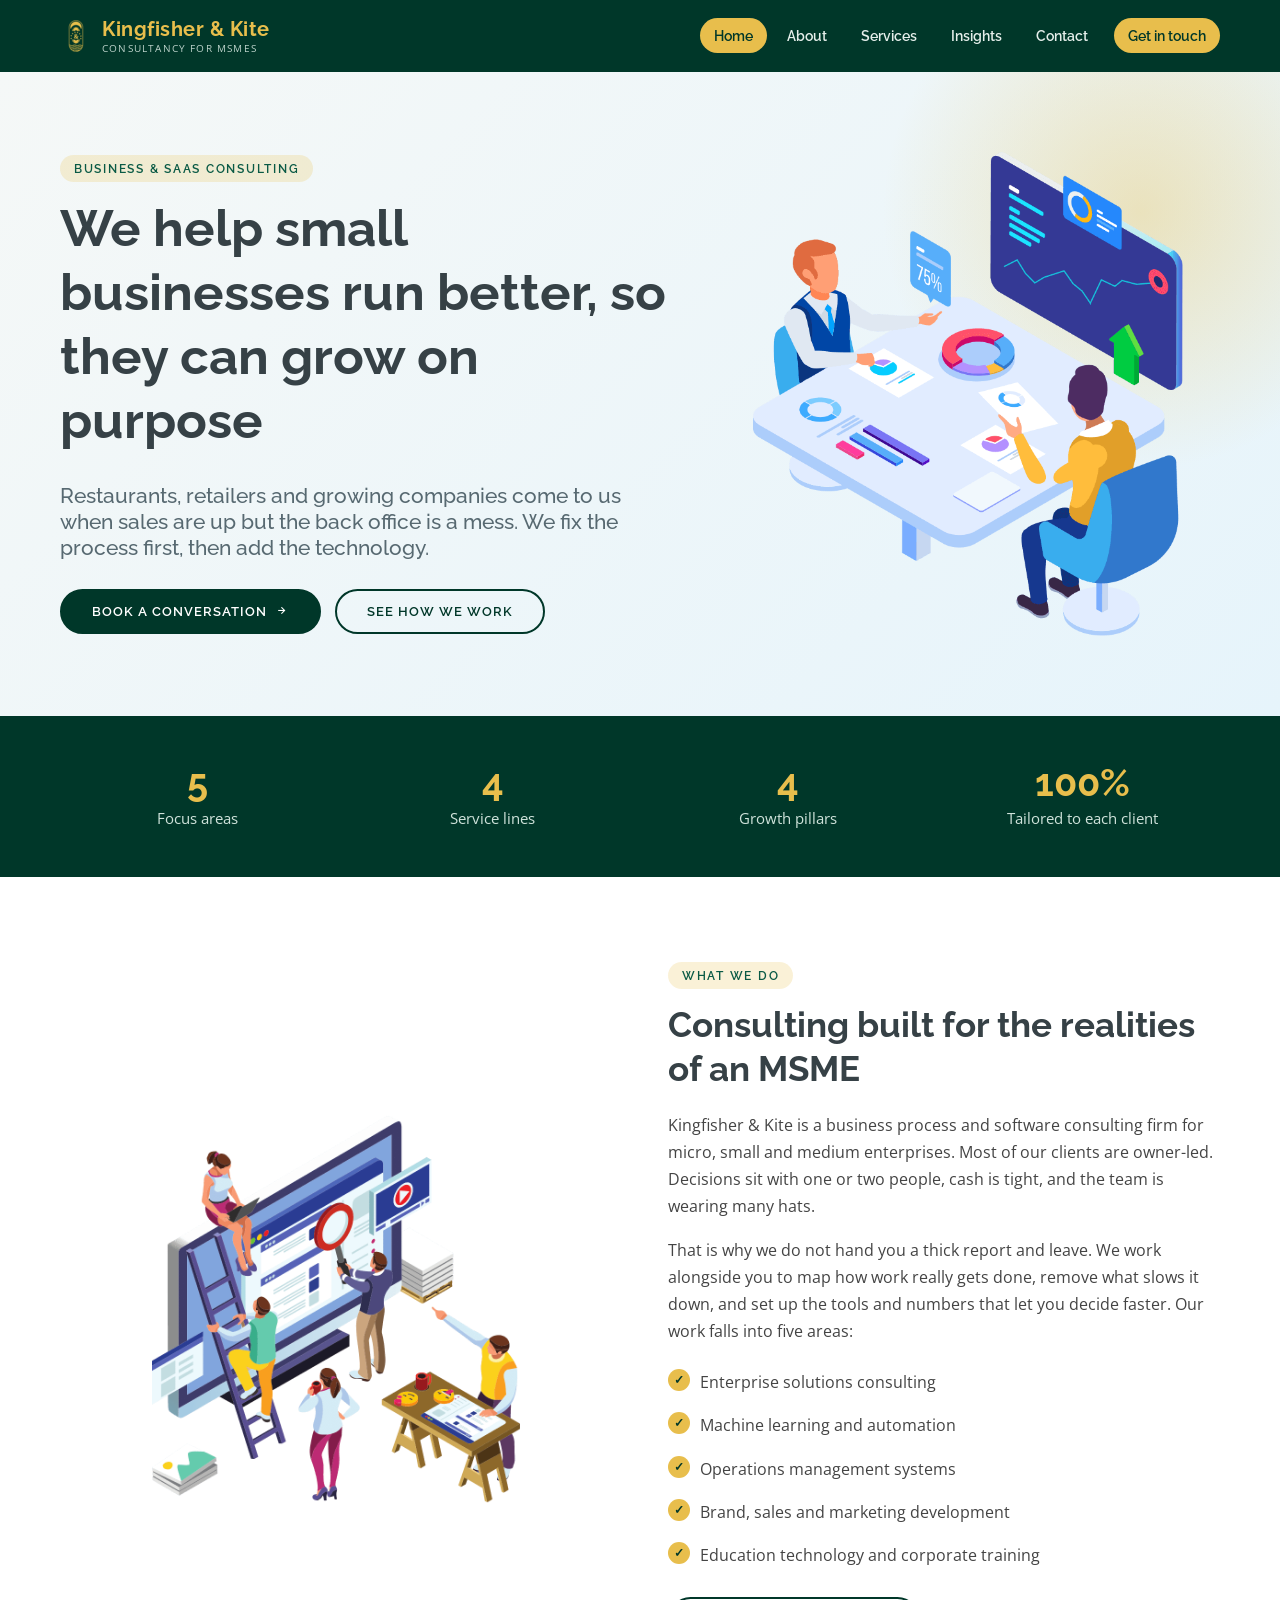
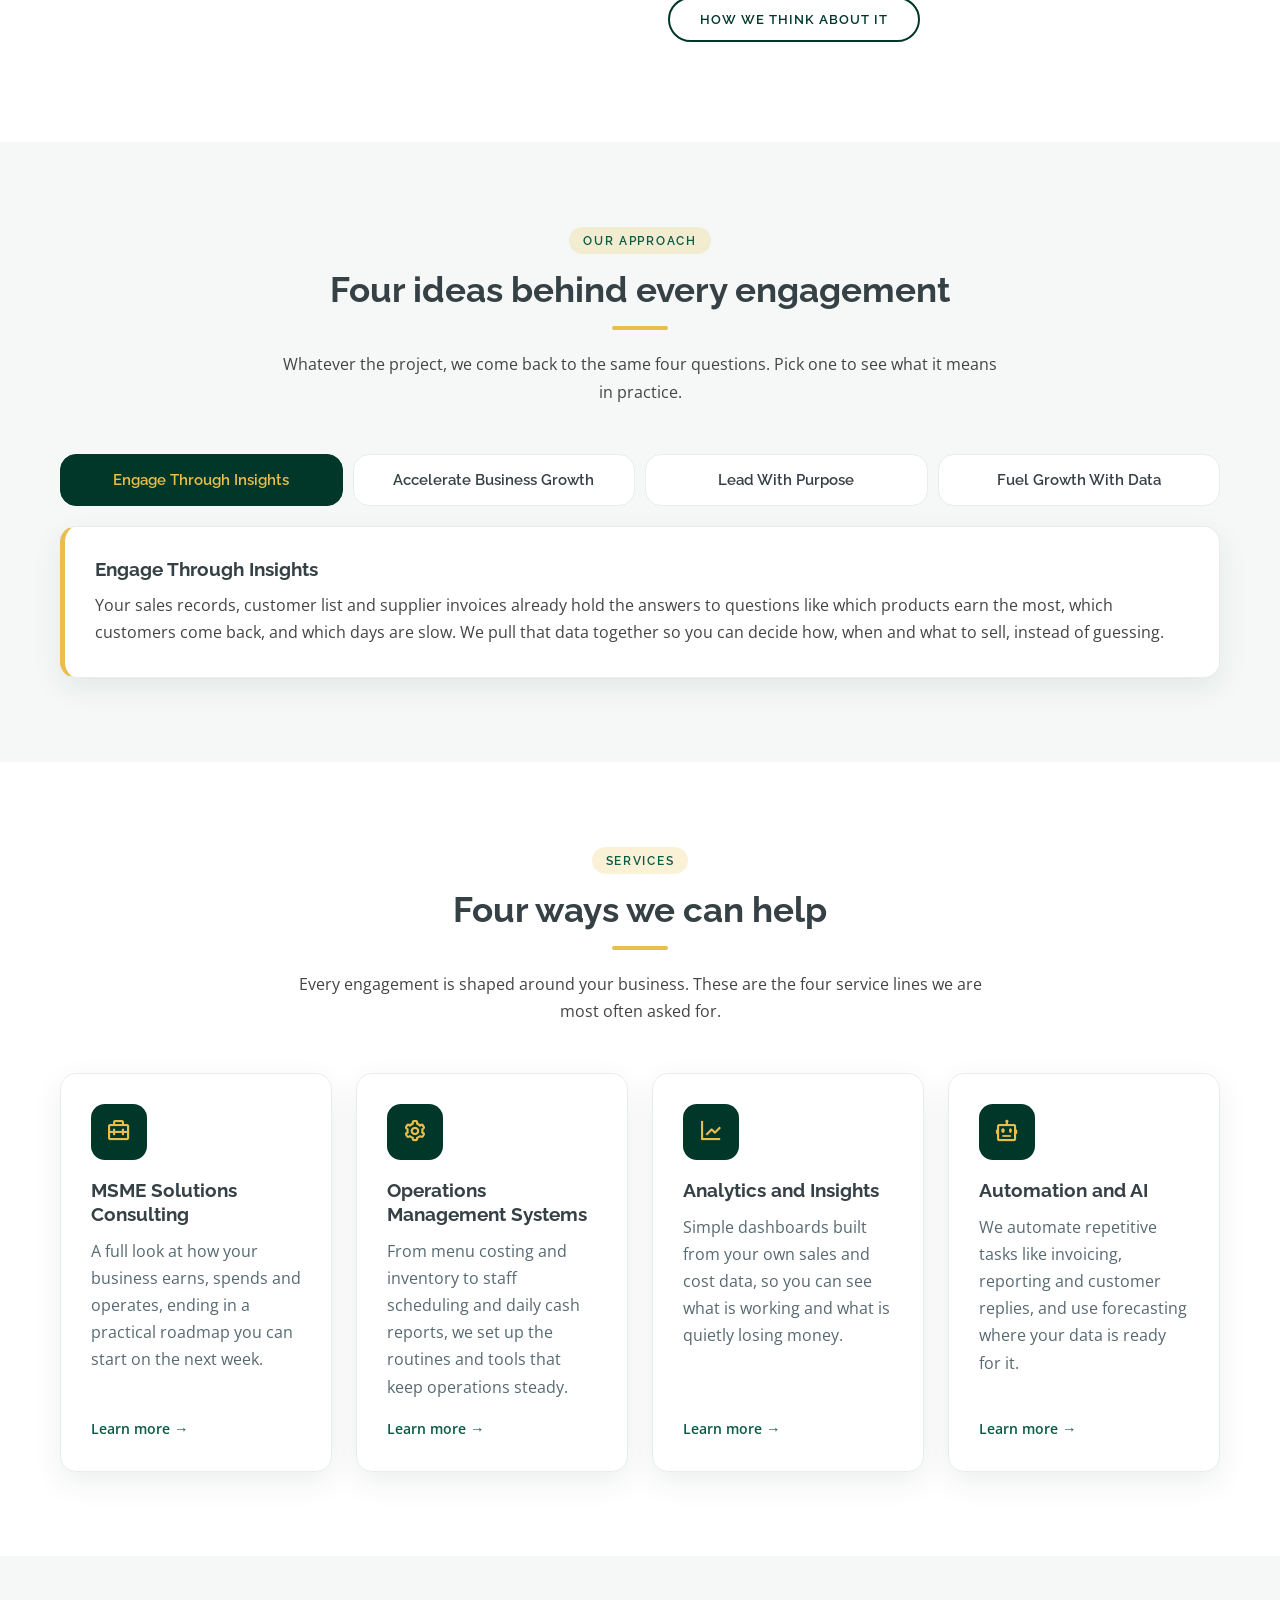
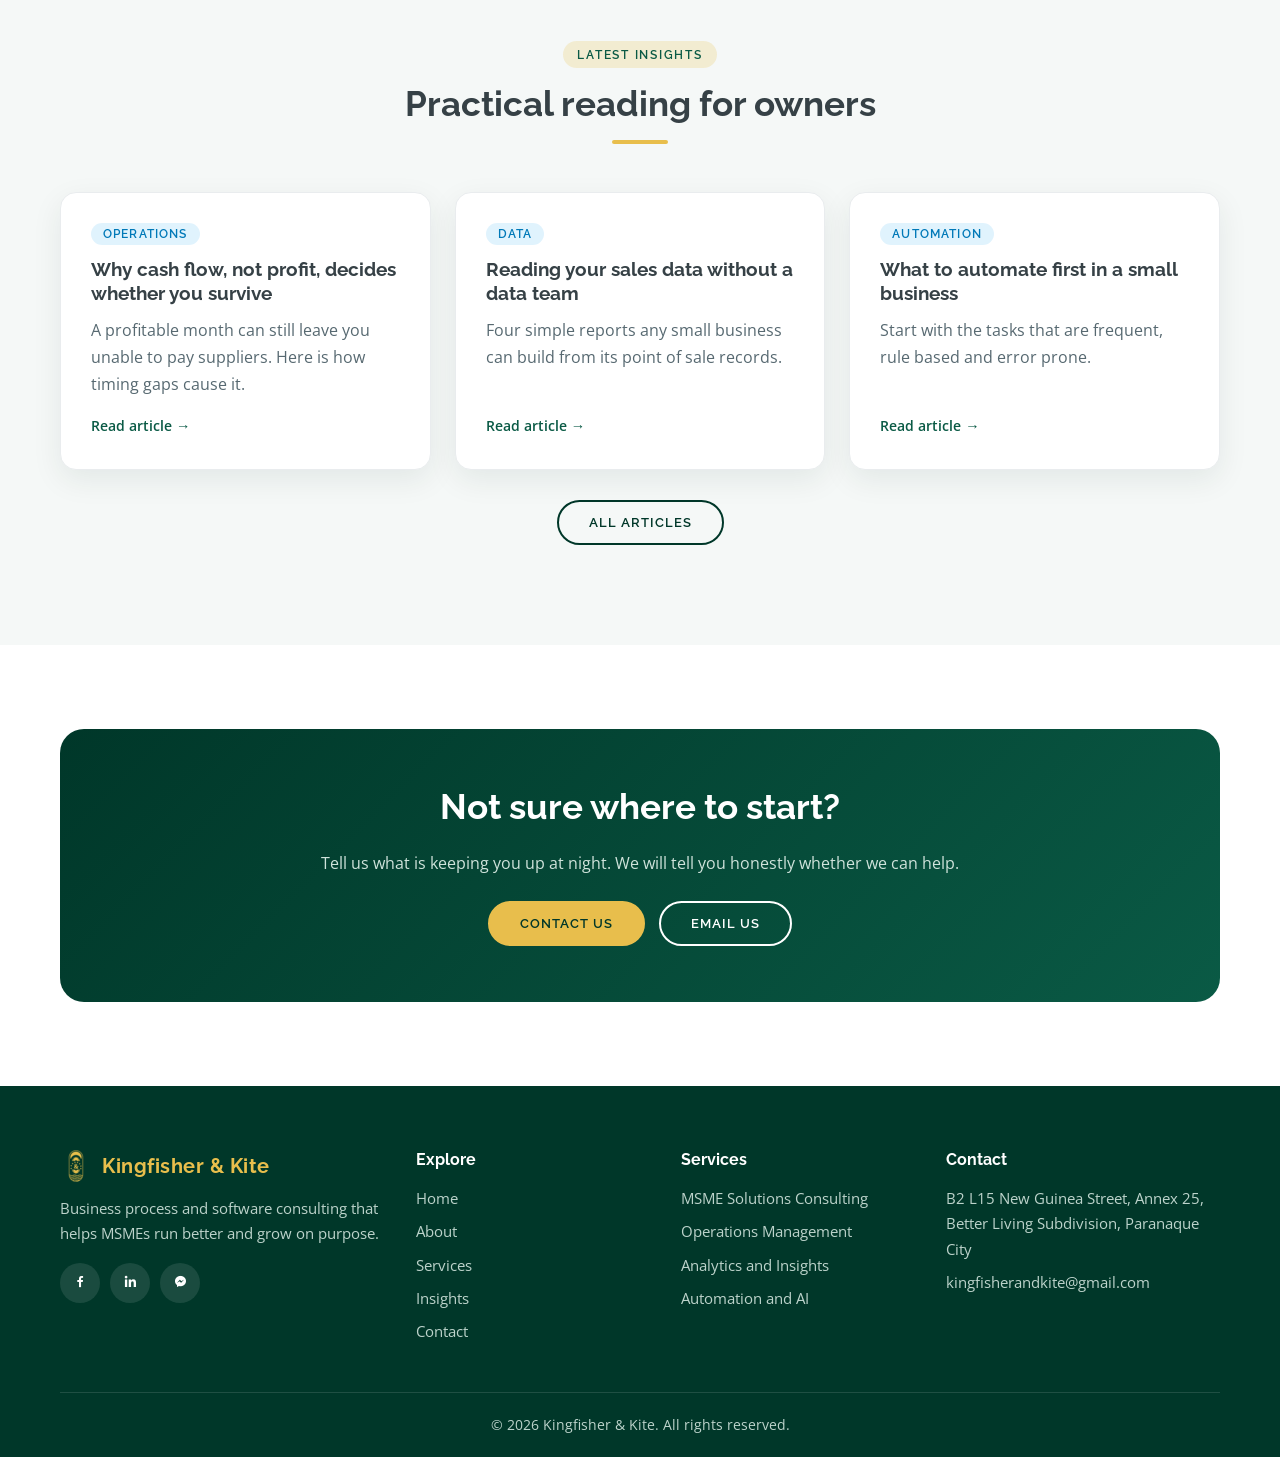
==== commit d0f9f20e: "Revise copy, real logo, articles, remove phone and partners Co-authored-by: Copilot App <223556219+C" ====
--- a/index.html
+++ b/index.html
@@ -4,7 +4,7 @@
 <meta charset="utf-8">
 <meta name="viewport" content="width=device-width, initial-scale=1">
 <title>Kingfisher &amp; Kite | The Consultancy for MSMEs</title>
-<meta name="description" content="Kingfisher & Kite is a business process and SaaS-based consulting firm helping MSMEs grow through strategic consulting, analytics, automation and AI.">
+<meta name="description" content="Kingfisher & Kite helps small and medium businesses in the Philippines fix operations, read their numbers and grow with practical systems.">
 <meta name="theme-color" content="#003729">
 <link rel="icon" href="assets/img/faviconre.png">
 <link rel="preconnect" href="https://fonts.googleapis.com"><link rel="preconnect" href="https://fonts.gstatic.com" crossorigin>
@@ -15,7 +15,7 @@
 <body>
 <a class="skip" href="#main">Skip to content</a>
 <header id="header"><div class="container">
-  <a class="logo" href="index.html"><img src="assets/img/logo.svg" alt=""><span>Kingfisher &amp; Kite<small>Consultancy for MSMEs</small></span></a>
+  <a class="logo" href="index.html"><img src="assets/img/faviconre.png" alt=""><span>Kingfisher &amp; Kite<small>Consultancy for MSMEs</small></span></a>
   <button class="burger" aria-label="Menu" aria-expanded="false"><i class="bx bx-menu"></i></button>
   <ul class="nav">
     <li><a href="index.html">Home</a></li><li><a href="about.html">About</a></li><li><a href="services.html">Services</a></li><li><a href="insights.html">Insights</a></li><li><a href="contact.html">Contact</a></li>
@@ -27,84 +27,84 @@
 <section class="hero"><div class="container grid">
   <div>
     <span class="eyebrow">Business &amp; SaaS Consulting</span>
-    <h1>We design enterprise solutions that drive results for businesses</h1>
-    <h2>Our team consists of thinkers and creators with end-to-end expertise in different sectors.</h2>
-    <div class="actions"><a class="btn" href="about.html">Get Started <i class="bx bx-right-arrow-alt"></i></a><a class="btn ghost" href="services.html">Our Services</a></div>
+    <h1>We help small businesses run better, so they can grow on purpose</h1>
+    <h2>Restaurants, retailers and growing companies come to us when sales are up but the back office is a mess. We fix the process first, then add the technology.</h2>
+    <div class="actions"><a class="btn" href="contact.html">Book a conversation <i class="bx bx-right-arrow-alt"></i></a><a class="btn ghost" href="services.html">See how we work</a></div>
   </div>
-  <img src="assets/img/hero-img.png" alt="Consultants reviewing business analytics" width="430" height="484">
+  <img src="assets/img/hero-img.png" alt="Two consultants reviewing business charts" width="430" height="484">
 </div></section>
 
 <section class="stats"><div class="container grid">
-  <div class="stat"><b data-count="5">5</b><span>Core consulting areas</span></div>
-  <div class="stat"><b data-count="4">4</b><span>Tailor-fit service lines</span></div>
-  <div class="stat"><b data-count="4">4</b><span>Industry-leading partners</span></div>
-  <div class="stat"><b data-count="100" data-suffix="%">100%</b><span>Customized per client</span></div>
+  <div class="stat"><b data-count="5">5</b><span>Focus areas</span></div>
+  <div class="stat"><b data-count="4">4</b><span>Service lines</span></div>
+  <div class="stat"><b data-count="4">4</b><span>Growth pillars</span></div>
+  <div class="stat"><b data-count="100" data-suffix="%">100%</b><span>Tailored to each client</span></div>
 </div></section>
 
 <section class="section" id="about"><div class="container split">
-  <img class="reveal" src="assets/img/about1.png" alt="Team building a digital solution" width="460" height="460" loading="lazy">
+  <img class="reveal" src="assets/img/about1.png" alt="A team building a digital solution together" width="460" height="460" loading="lazy">
   <div class="reveal">
     <span class="eyebrow">What We Do</span>
-    <h2>Transformative, strategic consulting for MSMEs</h2>
-    <p>Kingfisher &amp; Kite is a business process and SaaS-based consulting firm focused on helping MSMEs grow their businesses through transformative and strategic consulting.</p>
-    <p>We craft innovative and out-of-the-box solutions for our clients in the following areas:</p>
+    <h2>Consulting built for the realities of an MSME</h2>
+    <p>Kingfisher &amp; Kite is a business process and software consulting firm for micro, small and medium enterprises. Most of our clients are owner-led. Decisions sit with one or two people, cash is tight, and the team is wearing many hats.</p>
+    <p>That is why we do not hand you a thick report and leave. We work alongside you to map how work really gets done, remove what slows it down, and set up the tools and numbers that let you decide faster. Our work falls into five areas:</p>
     <ul class="list">
-      <li>Enterprise Solutions Consulting</li><li>Machine Learning and Automation</li><li>Operations Management Systems</li><li>Brand Sales and Marketing Development</li><li>Education Tech and Corporate Training</li>
+      <li>Enterprise solutions consulting</li><li>Machine learning and automation</li><li>Operations management systems</li><li>Brand, sales and marketing development</li><li>Education technology and corporate training</li>
     </ul>
-    <p style="margin-top:20px"><a class="btn ghost" href="about.html">Learn more about us</a></p>
+    <p style="margin-top:20px"><a class="btn ghost" href="about.html">How we think about it</a></p>
   </div>
 </div></section>
 
 <section class="section alt"><div class="container">
-  <div class="section-head reveal"><span class="eyebrow">Our Approach</span><h2>How we help your business grow</h2></div>
+  <div class="section-head reveal"><span class="eyebrow">Our Approach</span><h2>Four ideas behind every engagement</h2>
+    <p>Whatever the project, we come back to the same four questions. Pick one to see what it means in practice.</p></div>
   <div class="tabs reveal" role="tablist">
     <button class="tab" role="tab" aria-selected="true" data-target="t1">Engage Through Insights</button>
     <button class="tab" role="tab" aria-selected="false" data-target="t2">Accelerate Business Growth</button>
     <button class="tab" role="tab" aria-selected="false" data-target="t3">Lead With Purpose</button>
     <button class="tab" role="tab" aria-selected="false" data-target="t4">Fuel Growth With Data</button>
   </div>
-  <div class="panel on" id="t1"><h3>Engage Through Insights</h3><p>Analyze data and gain insights about your business and utilize untapped market opportunities to help you make better decisions about how, when, and what to sell your customers.</p></div>
-  <div class="panel" id="t2"><h3>Accelerate Business Growth</h3><p>Streamline your business process by removing complexity and dead weight from your operations, allowing you to speed up your operation's day-to-day activities.</p></div>
-  <div class="panel" id="t3"><h3>Lead With Purpose</h3><p>Know your business's purpose and gain clarity, focus, and the confidence to act, especially in the unknown.</p></div>
-  <div class="panel" id="t4"><h3>Fuel Growth With Data-Driven Decisions</h3><p>Create a sustainable business growth strategy enabling your company to create new opportunities, generate more revenue, predict future trends, and optimize operational efforts.</p></div>
+  <div class="panel on" id="t1"><h3>Engage Through Insights</h3><p>Your sales records, customer list and supplier invoices already hold the answers to questions like which products earn the most, which customers come back, and which days are slow. We pull that data together so you can decide how, when and what to sell, instead of guessing.</p></div>
+  <div class="panel" id="t2"><h3>Accelerate Business Growth</h3><p>Growth stalls when every order needs the owner's approval, when stock is counted on paper, or when three people re-enter the same data. We find those steps, remove the ones that add no value, and speed up the rest.</p></div>
+  <div class="panel" id="t3"><h3>Lead With Purpose</h3><p>Before tools, we help you answer a simple question: what is this business for, and who is it for? A clear purpose makes it easier to say no to distractions and to act with confidence when conditions are uncertain.</p></div>
+  <div class="panel" id="t4"><h3>Fuel Growth With Data-Driven Decisions</h3><p>Once your numbers are reliable, we build a growth plan on them: where to open, what to launch, how much stock to carry, when to hire. The plan gets reviewed against actual results every month, so it stays honest.</p></div>
 </div></section>
 
 <section class="section" id="services"><div class="container">
-  <div class="section-head reveal"><span class="eyebrow">Services</span><h2>Solutions tailor-fit to your business</h2>
-    <p>We create customized solutions, unique to each of our clients, architected to drive business growth with the help of modern technology and timeless industry best practices.</p></div>
+  <div class="section-head reveal"><span class="eyebrow">Services</span><h2>Four ways we can help</h2>
+    <p>Every engagement is shaped around your business. These are the four service lines we are most often asked for.</p></div>
   <div class="grid g4">
-    <article class="card reveal"><div class="icon"><i class="bx bx-briefcase-alt-2"></i></div><h3>MSMEs Solutions Consulting</h3><p>Drive sustainable growth in your business by leveraging our industry expertise and contextual understanding of your organization.</p><a class="more" href="services.html#consulting">Learn more →</a></article>
-    <article class="card reveal"><div class="icon"><i class="bx bx-cog"></i></div><h3>Operations Management Systems</h3><p>From curating your menu, to managing operations, to ensuring a healthy cash flow, our team can architect solutions for your business's success.</p><a class="more" href="services.html#operations">Learn more →</a></article>
-    <article class="card reveal"><div class="icon"><i class="bx bx-line-chart"></i></div><h3>Analytics and Insights</h3><p>Come up with data-driven decisions powered by insights from existing and historical performance analysis.</p><a class="more" href="services.html#analytics">Learn more →</a></article>
-    <article class="card reveal"><div class="icon"><i class="bx bx-bot"></i></div><h3>Automation &amp; AI</h3><p>Be resilient to economic changes and respond quickly to market disruptions through structured data-learning.</p><a class="more" href="services.html#automation">Learn more →</a></article>
+    <article class="card reveal"><div class="icon"><i class="bx bx-briefcase-alt-2"></i></div><h3>MSME Solutions Consulting</h3><p>A full look at how your business earns, spends and operates, ending in a practical roadmap you can start on the next week.</p><a class="more" href="services.html#consulting">Learn more →</a></article>
+    <article class="card reveal"><div class="icon"><i class="bx bx-cog"></i></div><h3>Operations Management Systems</h3><p>From menu costing and inventory to staff scheduling and daily cash reports, we set up the routines and tools that keep operations steady.</p><a class="more" href="services.html#operations">Learn more →</a></article>
+    <article class="card reveal"><div class="icon"><i class="bx bx-line-chart"></i></div><h3>Analytics and Insights</h3><p>Simple dashboards built from your own sales and cost data, so you can see what is working and what is quietly losing money.</p><a class="more" href="services.html#analytics">Learn more →</a></article>
+    <article class="card reveal"><div class="icon"><i class="bx bx-bot"></i></div><h3>Automation and AI</h3><p>We automate repetitive tasks like invoicing, reporting and customer replies, and use forecasting where your data is ready for it.</p><a class="more" href="services.html#automation">Learn more →</a></article>
   </div>
 </div></section>
 
 <section class="section alt"><div class="container">
-  <div class="section-head reveal"><span class="eyebrow">Partners</span><h2>Trusted industry partners</h2>
-    <p>We understand that picking the right partners is crucial to the success of any business. Here are some of the industry-leading companies we have partnered with.</p></div>
-  <div class="partners reveal">
-    <div class="partner"><img src="assets/img/clients/xendit.png" alt="Xendit" loading="lazy"></div>
-    <div class="partner"><img src="assets/img/clients/payapp.png" alt="PayApp" loading="lazy"></div>
-    <div class="partner"><img src="assets/img/clients/cb.png" alt="CB" loading="lazy"></div>
-    <div class="partner"><img src="assets/img/clients/waltermity.png" alt="Waltermity" loading="lazy"></div>
+  <div class="section-head reveal"><span class="eyebrow">Latest Insights</span><h2>Practical reading for owners</h2></div>
+  <div class="grid g3">
+    <article class="card reveal"><span class="tag">Operations</span><h3>Why cash flow, not profit, decides whether you survive</h3><p>A profitable month can still leave you unable to pay suppliers. Here is how timing gaps cause it.</p><a class="more" href="article-cash-flow.html">Read article →</a></article>
+    <article class="card reveal"><span class="tag">Data</span><h3>Reading your sales data without a data team</h3><p>Four simple reports any small business can build from its point of sale records.</p><a class="more" href="article-sales-data.html">Read article →</a></article>
+    <article class="card reveal"><span class="tag">Automation</span><h3>What to automate first in a small business</h3><p>Start with the tasks that are frequent, rule based and error prone.</p><a class="more" href="article-automation.html">Read article →</a></article>
   </div>
+  <p style="text-align:center;margin-top:30px"><a class="btn ghost" href="insights.html">All articles</a></p>
 </div></section>
 
 <section class="section"><div class="container">
-  <div class="band reveal"><h2>Want to get in touch with us?</h2><p>Tell us about your business and we'll craft a solution made just for you.</p>
+  <div class="band reveal"><h2>Not sure where to start?</h2><p>Tell us what is keeping you up at night. We will tell you honestly whether we can help.</p>
     <div class="actions"><a class="btn gold" href="contact.html">Contact us</a><a class="btn ghost" style="color:#fff;border-color:#fff" href="mailto:kingfisherandkite@gmail.com?subject=Service Inquiry">Email us</a></div></div>
 </div></section>
 </main>
 
 <footer><div class="container">
   <div class="grid">
-    <div><a class="logo" href="index.html"><img src="assets/img/logo.svg" alt=""><span>Kingfisher &amp; Kite</span></a>
-      <p style="margin-top:14px">Business process and SaaS-based consulting that helps MSMEs grow through strategy, technology and data.</p>
+    <div><a class="logo" href="index.html"><img src="assets/img/faviconre.png" alt=""><span>Kingfisher &amp; Kite</span></a>
+      <p style="margin-top:14px">Business process and software consulting that helps MSMEs run better and grow on purpose.</p>
       <div class="social"><a href="https://www.facebook.com/kingfisherandkite" aria-label="Facebook" target="_blank" rel="noopener"><i class="bx bxl-facebook"></i></a><a href="https://www.linkedin.com/company/kingfisherandkite" aria-label="LinkedIn" target="_blank" rel="noopener"><i class="bx bxl-linkedin"></i></a><a href="http://m.me/kingfisherandkite" aria-label="Messenger" target="_blank" rel="noopener"><i class="bx bxl-messenger"></i></a></div></div>
     <div><h4>Explore</h4><ul><li><a href="index.html">Home</a></li><li><a href="about.html">About</a></li><li><a href="services.html">Services</a></li><li><a href="insights.html">Insights</a></li><li><a href="contact.html">Contact</a></li></ul></div>
-    <div><h4>Services</h4><ul><li><a href="services.html#consulting">MSMEs Solutions Consulting</a></li><li><a href="services.html#operations">Operations Management</a></li><li><a href="services.html#analytics">Analytics and Insights</a></li><li><a href="services.html#automation">Automation &amp; AI</a></li></ul></div>
-    <div><h4>Contact</h4><ul><li>B2 L15 New Guinea Street, Annex 25, Better Living Subdivision, Paranaque City</li><li><a href="mailto:kingfisherandkite@gmail.com">kingfisherandkite@gmail.com</a></li><li><a href="tel:+639171764806">+63 917 176 4806</a></li></ul></div>
+    <div><h4>Services</h4><ul><li><a href="services.html#consulting">MSME Solutions Consulting</a></li><li><a href="services.html#operations">Operations Management</a></li><li><a href="services.html#analytics">Analytics and Insights</a></li><li><a href="services.html#automation">Automation and AI</a></li></ul></div>
+    <div><h4>Contact</h4><ul><li>B2 L15 New Guinea Street, Annex 25, Better Living Subdivision, Paranaque City</li><li><a href="mailto:kingfisherandkite@gmail.com">kingfisherandkite@gmail.com</a></li></ul></div>
   </div>
   <div class="copy">&copy; 2026 Kingfisher &amp; Kite. All rights reserved.</div>
 </div></footer>
--- a/assets/css/style.css
+++ b/assets/css/style.css
@@ -172,3 +172,26 @@
 .stats .grid{grid-template-columns:repeat(2,1fr)}
 .band{padding:40px 22px}
 }
+
+/* refinements */
+.logo img{width:32px;height:32px}
+.form .btn{align-self:flex-start;width:auto}
+.card .top{display:flex;align-items:center;gap:14px;margin-bottom:18px}
+.card .top .icon{margin:0}
+.card .num{position:static;font:700 2rem "Raleway",sans-serif;color:var(--gold);line-height:1}
+.split .card{height:auto}
+.article{max-width:760px;margin:0 auto}
+.article h2{margin-top:1.6em;font-size:1.5rem}
+.article p,.article li{font-size:1.04rem}
+.article ul{padding-left:1.2em;margin:0 0 1em}
+.article .lead{font-size:1.2rem;color:var(--ink)}
+.article .callout{background:var(--bg);border-left:5px solid var(--gold);border-radius:12px;padding:20px 24px;margin:1.6em 0}
+.article .callout p{margin:0}
+.article-meta{color:#8a979c;font-size:.88rem;margin-bottom:24px}
+.card .more{display:inline-block}
+.card h3 a{color:inherit}
+.fw{display:grid;grid-template-columns:repeat(4,1fr);gap:16px;counter-reset:f}
+.fw .card{padding:24px}
+.table-note{font-size:.92rem;color:var(--muted)}
+@media (max-width:992px){.fw{grid-template-columns:repeat(2,minmax(0,1fr))}}
+@media (max-width:600px){.fw{grid-template-columns:minmax(0,1fr)}}
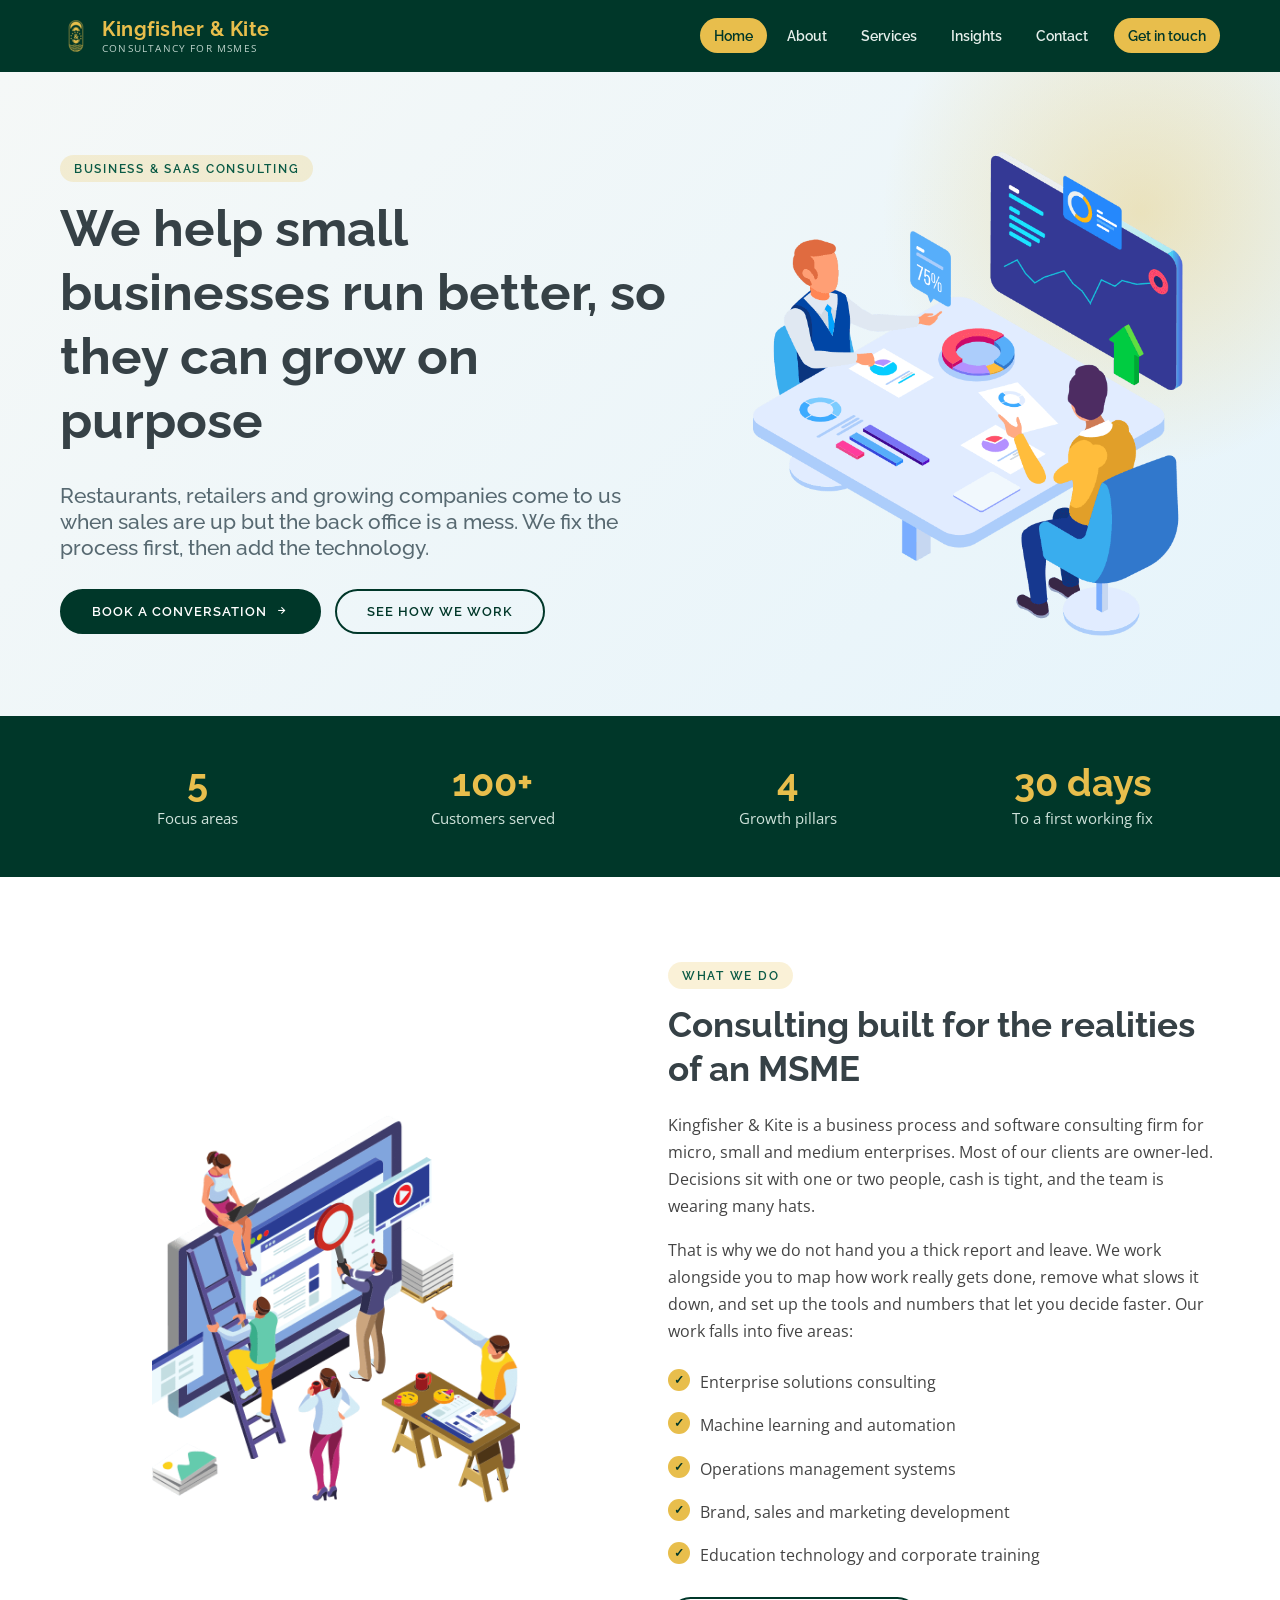
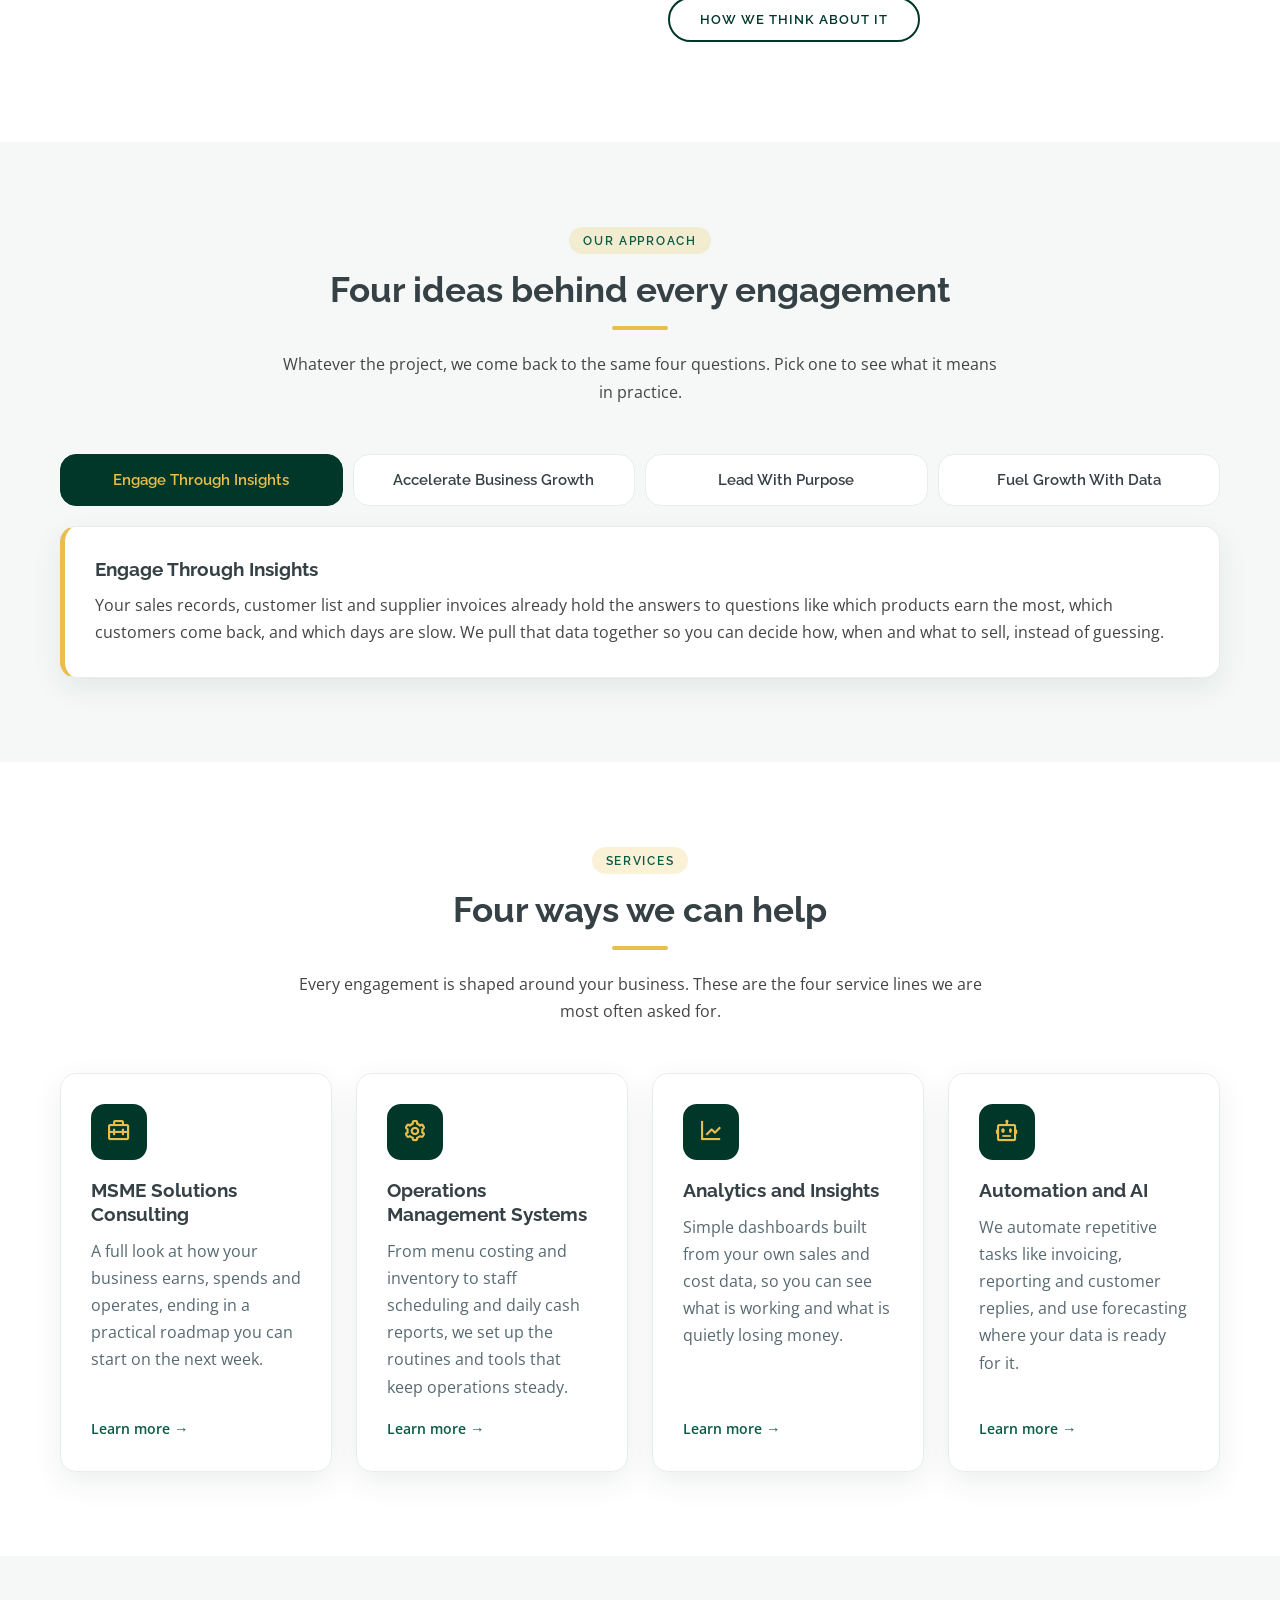
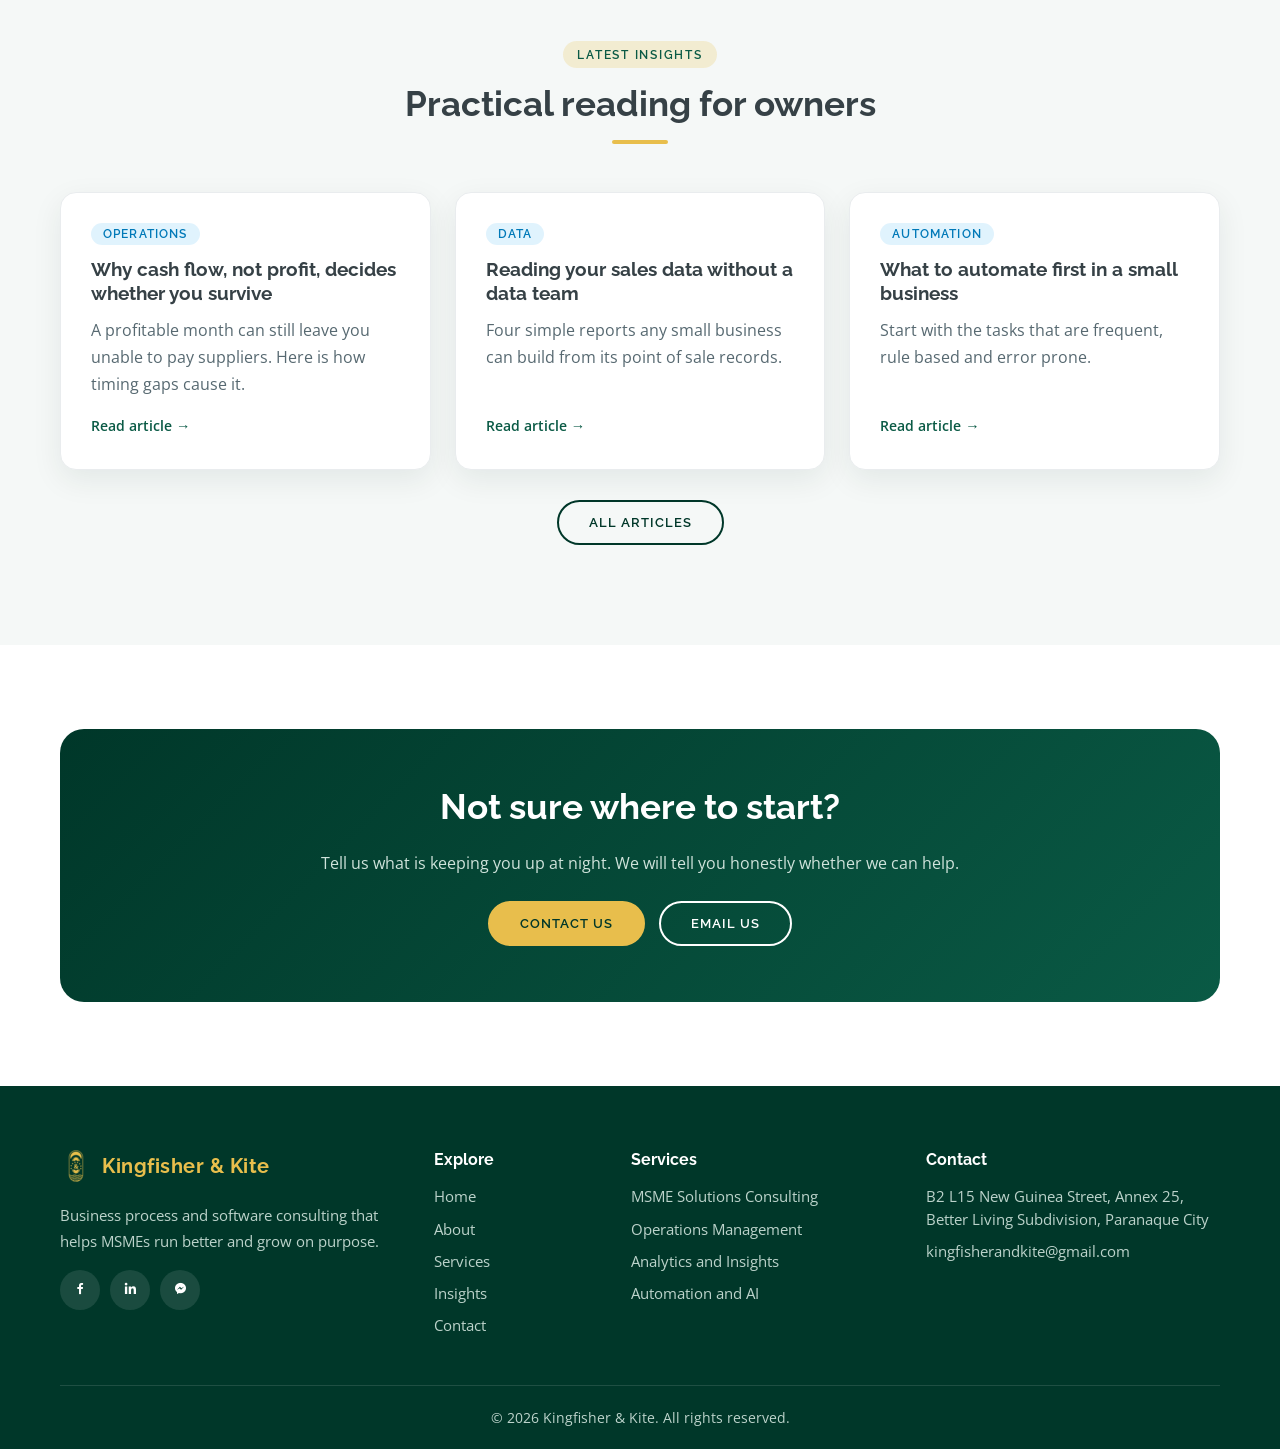
==== commit 7280bf0e: "Long form articles with charts, stats bar, footer and pillar card layout Co-authored-by: Copilot App" ====
--- a/index.html
+++ b/index.html
@@ -36,9 +36,9 @@
 
 <section class="stats"><div class="container grid">
   <div class="stat"><b data-count="5">5</b><span>Focus areas</span></div>
-  <div class="stat"><b data-count="4">4</b><span>Service lines</span></div>
+  <div class="stat"><b data-count="100" data-suffix="+">100+</b><span>Customers served</span></div>
   <div class="stat"><b data-count="4">4</b><span>Growth pillars</span></div>
-  <div class="stat"><b data-count="100" data-suffix="%">100%</b><span>Tailored to each client</span></div>
+  <div class="stat"><b data-count="30" data-suffix=" days">30 days</b><span>To a first working fix</span></div>
 </div></section>
 
 <section class="section" id="about"><div class="container split">
--- a/assets/css/style.css
+++ b/assets/css/style.css
@@ -195,3 +195,24 @@
 .table-note{font-size:.92rem;color:var(--muted)}
 @media (max-width:992px){.fw{grid-template-columns:repeat(2,minmax(0,1fr))}}
 @media (max-width:600px){.fw{grid-template-columns:minmax(0,1fr)}}
+
+/* round 3 */
+footer .grid{grid-template-columns:1.7fr .8fr 1.3fr 1.5fr;gap:40px;align-items:start}
+footer h4{margin:0 0 16px;line-height:1.2}
+footer ul{gap:10px}
+footer li{line-height:1.5}
+footer .logo{display:inline-flex;align-items:center;gap:10px}
+.card .top{justify-content:space-between;align-items:center;padding-bottom:16px;margin-bottom:18px;border-bottom:1px solid #e7eeea}
+.card .num{display:flex;flex-direction:column;gap:4px;font:700 2rem "Raleway",sans-serif;color:var(--gold);line-height:1}
+.card .num small{font:600 .68rem "Open Sans",sans-serif;letter-spacing:.14em;text-transform:uppercase;color:#7a8c85}
+.article .lead:first-letter{font:700 3.2rem/0.9 "Raleway",sans-serif;float:left;padding:6px 10px 0 0;color:var(--green)}
+.article h2{margin-top:1.8em}
+.article blockquote{margin:1.8em 0;padding:4px 0 4px 22px;border-left:4px solid var(--gold);font:italic 1.25rem/1.5 "Raleway",sans-serif;color:var(--green)}
+.article hr{border:0;text-align:center;margin:2em 0;height:auto}
+.article hr:before{content:"\2022  \2022  \2022";color:var(--gold);letter-spacing:.5em}
+.chart{background:#fff;border:1px solid #e7eeea;border-radius:16px;padding:22px 22px 14px;margin:2em 0;box-shadow:0 8px 24px rgba(0,55,41,.06)}
+.chart svg{display:block;width:100%;height:auto}
+.chart figcaption{font-size:.84rem;color:#6b7b75;margin-top:10px;line-height:1.5}
+.chart .ct{font:700 1rem "Raleway",sans-serif;color:var(--green);margin-bottom:10px}
+.chart text{font-family:"Open Sans",sans-serif;fill:#3b4a45}
+@media(max-width:560px){.article .lead:first-letter{font-size:2.6rem}.chart{padding:16px 12px 10px}}
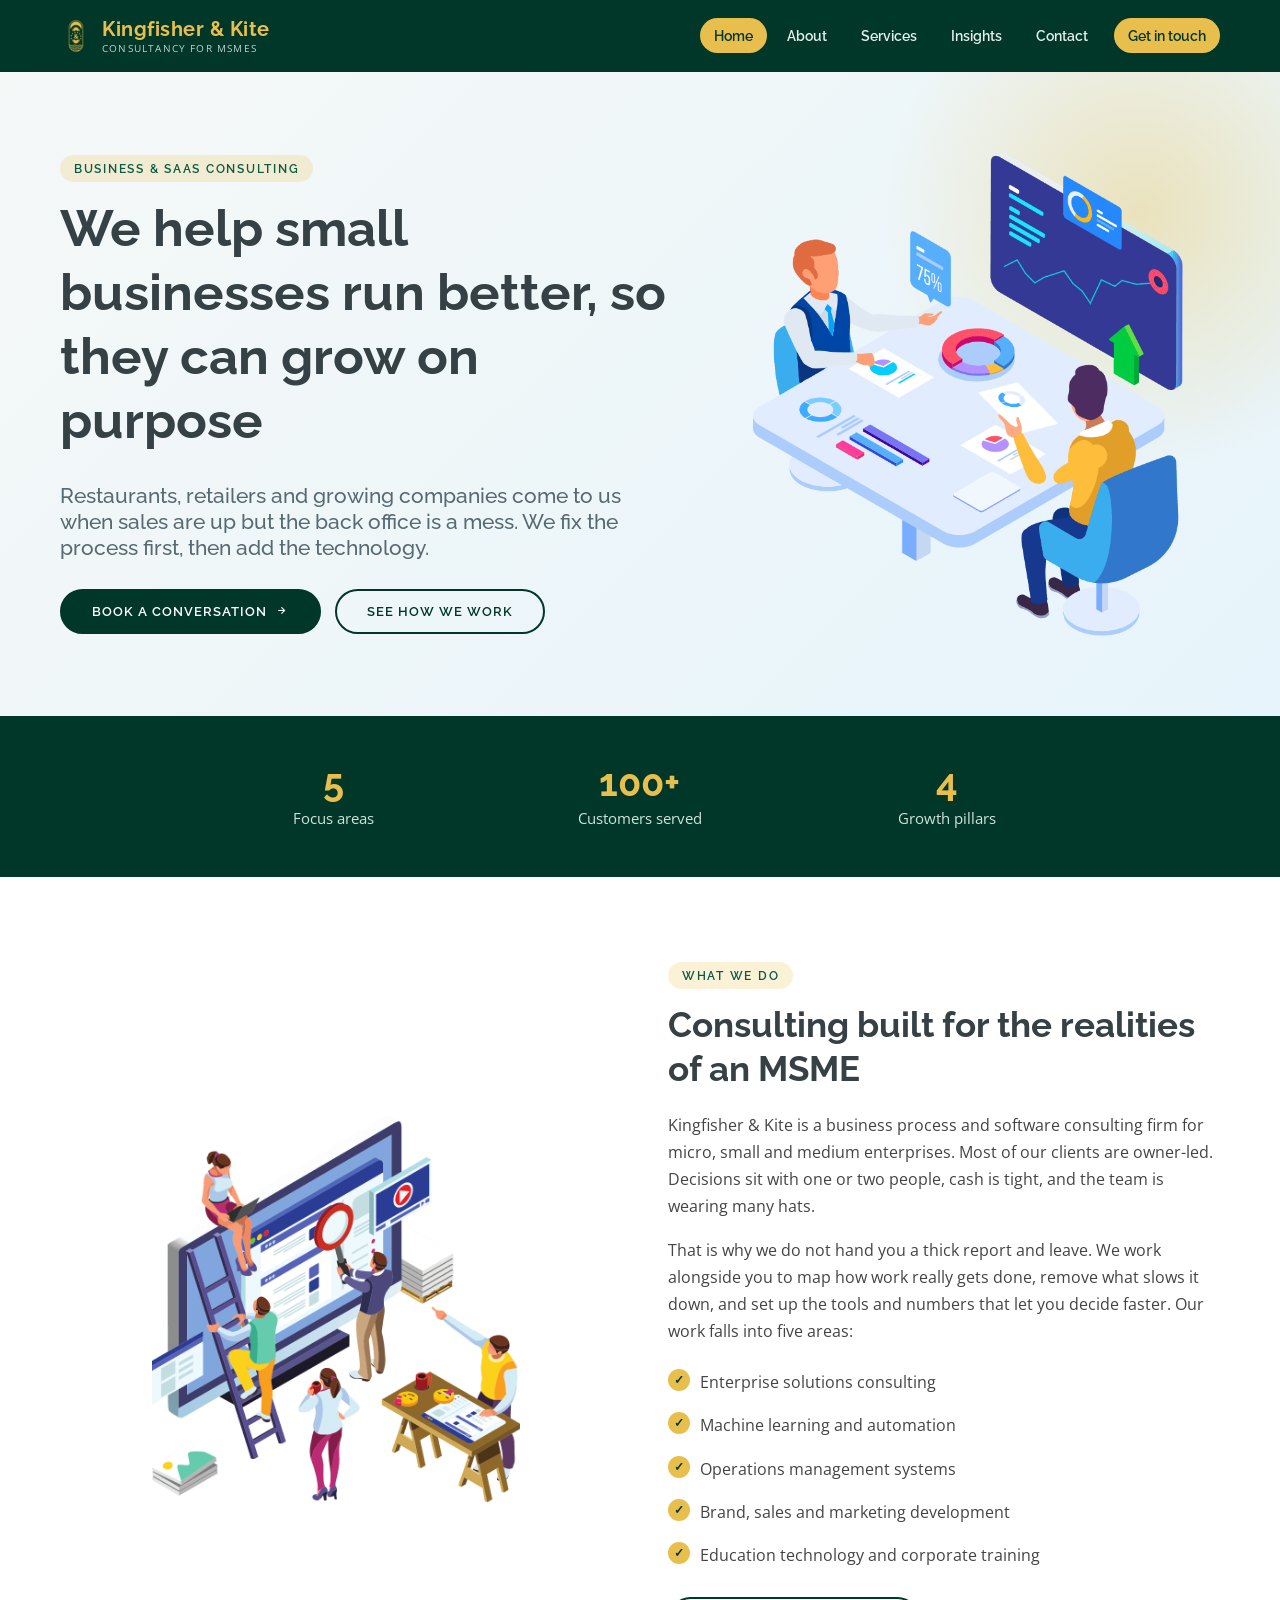
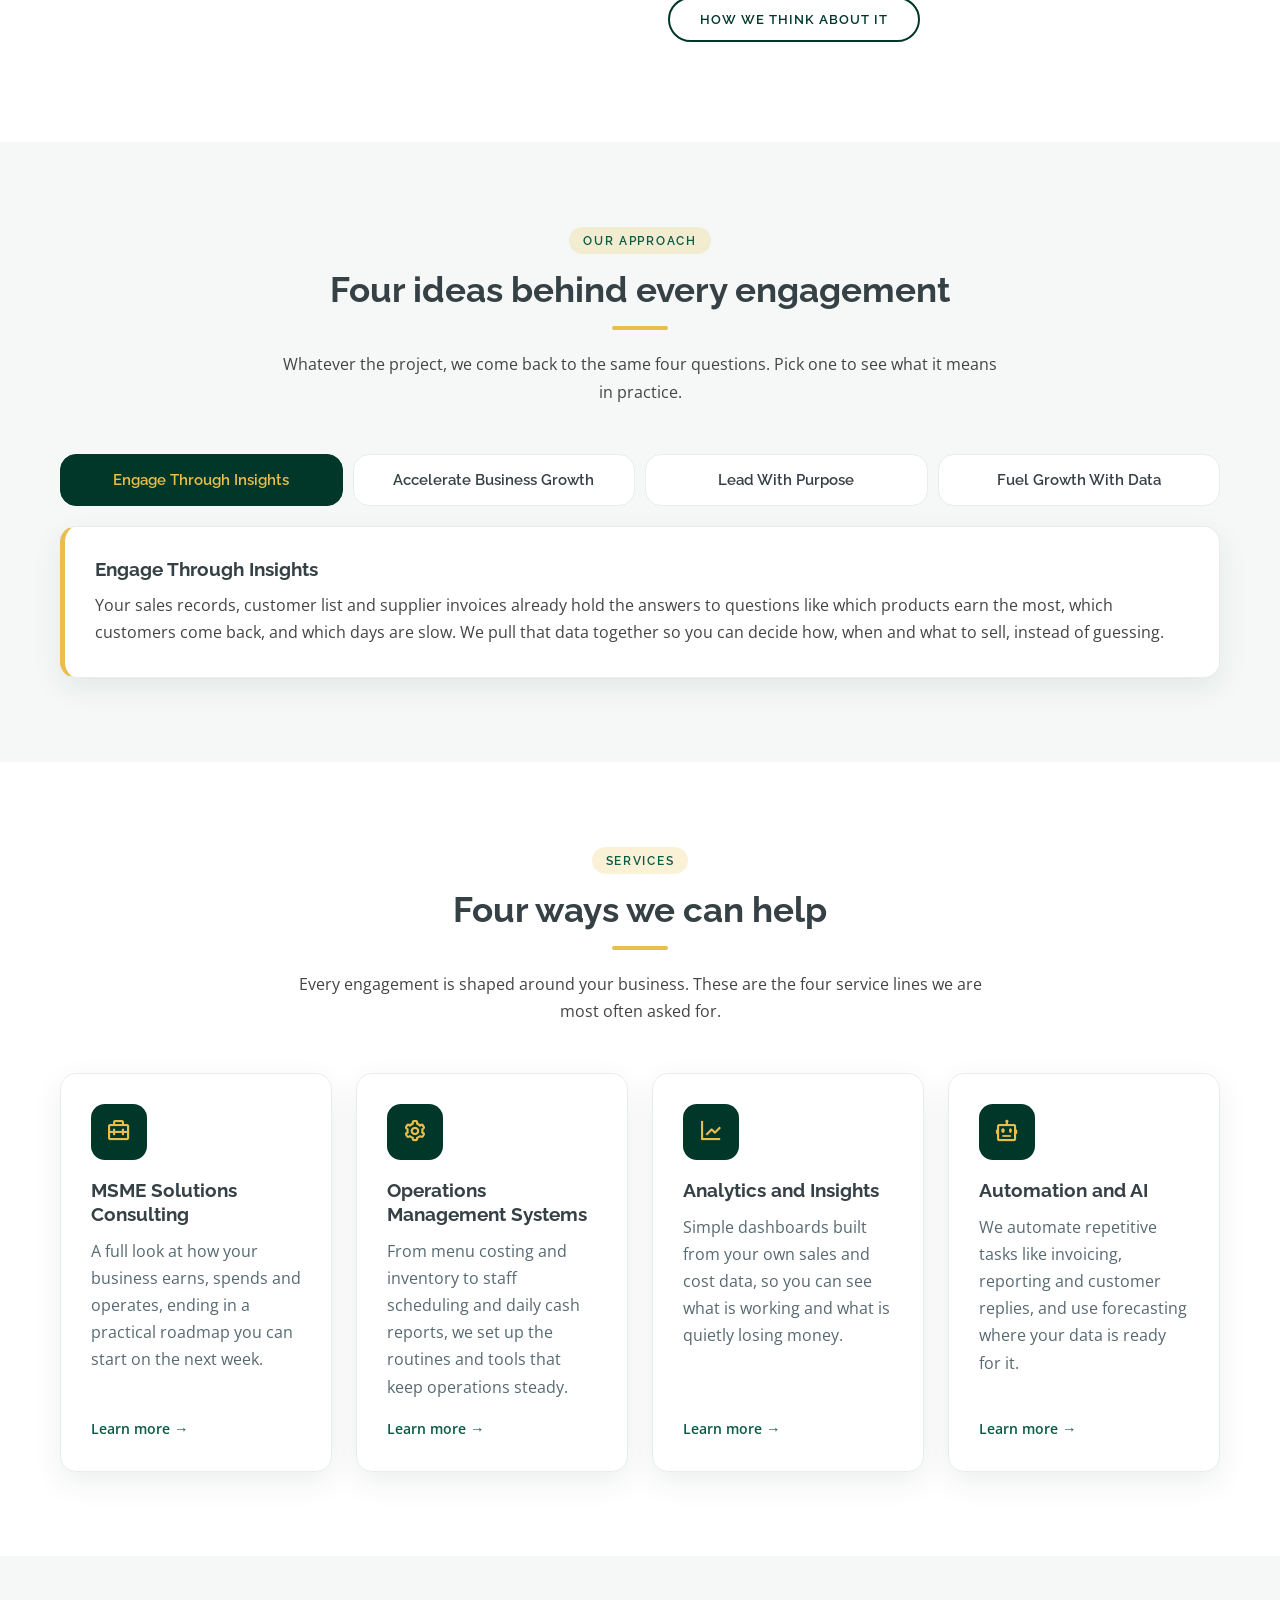
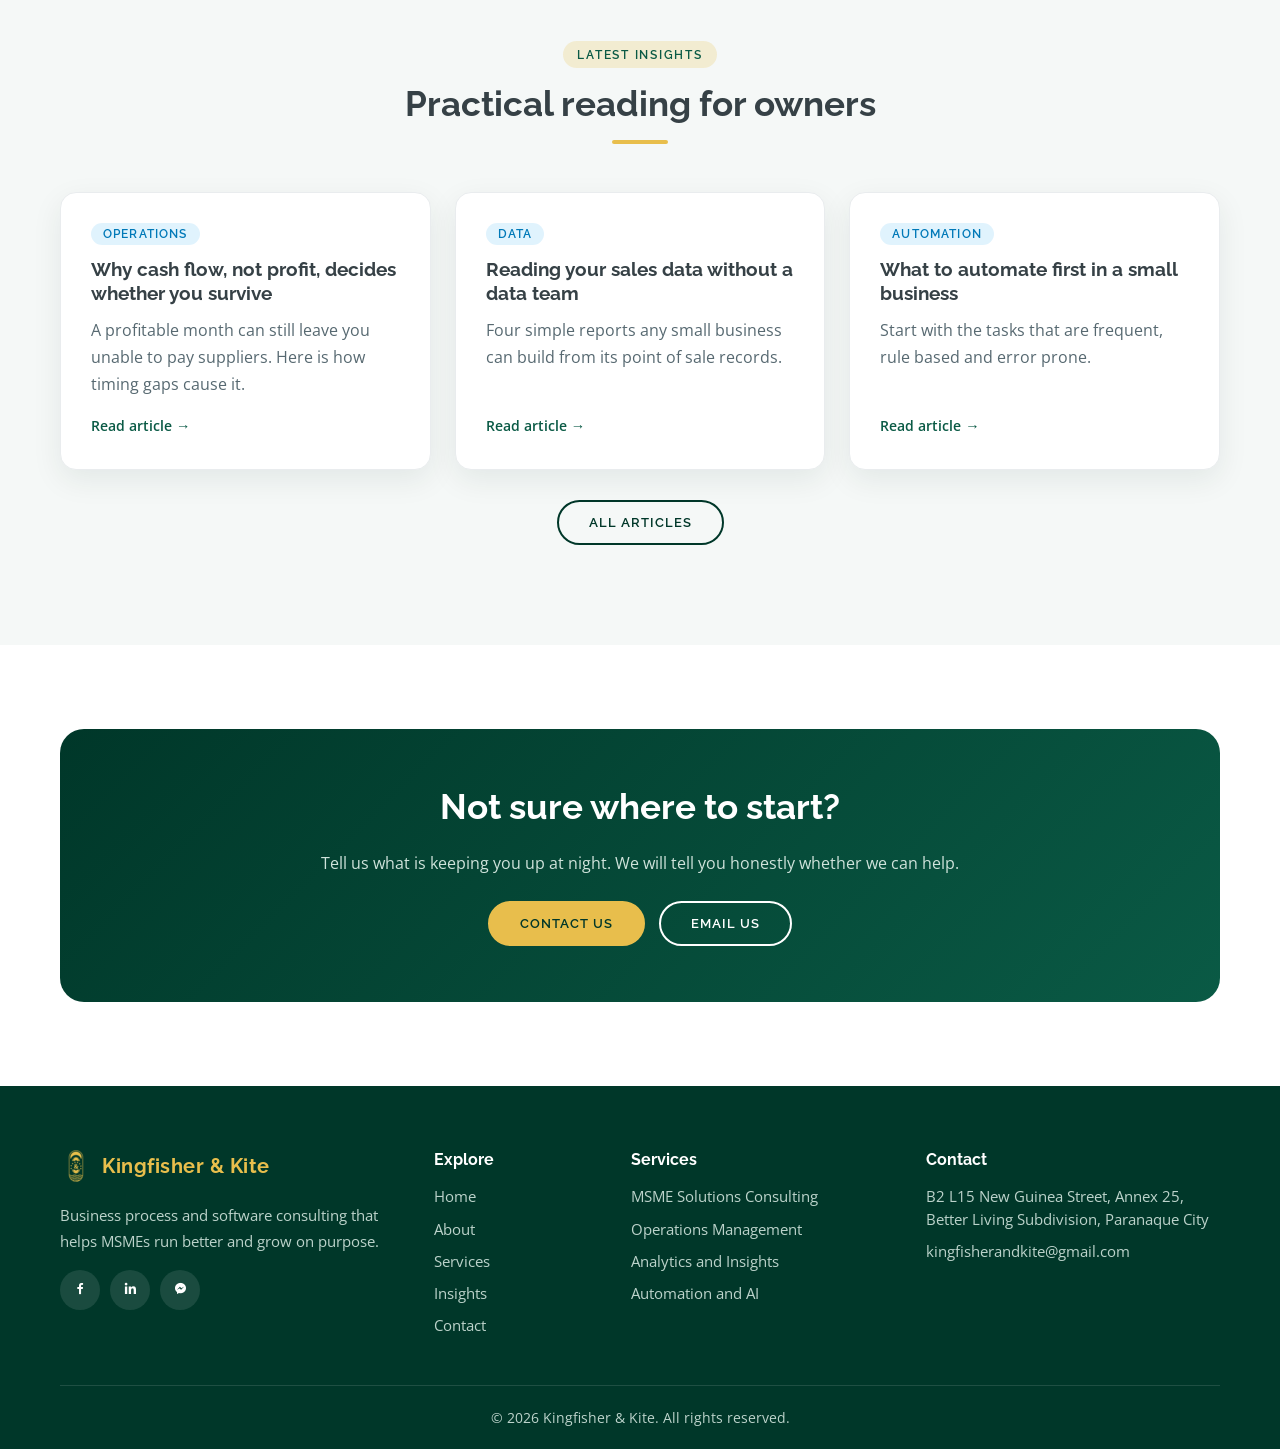
==== commit 024bb0c3: "Three stat bar, responsive polish Co-authored-by: Copilot App <223556219+Copilot@users.noreply.githu" ====
--- a/index.html
+++ b/index.html
@@ -1,114 +1,114 @@
-<!DOCTYPE html>
-<html lang="en">
-<head>
-<meta charset="utf-8">
-<meta name="viewport" content="width=device-width, initial-scale=1">
-<title>Kingfisher &amp; Kite | The Consultancy for MSMEs</title>
-<meta name="description" content="Kingfisher & Kite helps small and medium businesses in the Philippines fix operations, read their numbers and grow with practical systems.">
-<meta name="theme-color" content="#003729">
-<link rel="icon" href="assets/img/faviconre.png">
-<link rel="preconnect" href="https://fonts.googleapis.com"><link rel="preconnect" href="https://fonts.gstatic.com" crossorigin>
-<link href="https://fonts.googleapis.com/css?family=Open+Sans:400,600,700|Raleway:500,600,700|Poppins:600,700&display=swap" rel="stylesheet">
-<link href="https://cdn.jsdelivr.net/npm/boxicons@2.1.4/css/boxicons.min.css" rel="stylesheet">
-<link href="assets/css/style.css" rel="stylesheet">
-</head>
-<body>
-<a class="skip" href="#main">Skip to content</a>
-<header id="header"><div class="container">
-  <a class="logo" href="index.html"><img src="assets/img/faviconre.png" alt=""><span>Kingfisher &amp; Kite<small>Consultancy for MSMEs</small></span></a>
-  <button class="burger" aria-label="Menu" aria-expanded="false"><i class="bx bx-menu"></i></button>
-  <ul class="nav">
-    <li><a href="index.html">Home</a></li><li><a href="about.html">About</a></li><li><a href="services.html">Services</a></li><li><a href="insights.html">Insights</a></li><li><a href="contact.html">Contact</a></li>
-    <li><a class="cta" href="contact.html">Get in touch</a></li>
-  </ul>
-</div></header>
-
-<main id="main">
-<section class="hero"><div class="container grid">
-  <div>
-    <span class="eyebrow">Business &amp; SaaS Consulting</span>
-    <h1>We help small businesses run better, so they can grow on purpose</h1>
-    <h2>Restaurants, retailers and growing companies come to us when sales are up but the back office is a mess. We fix the process first, then add the technology.</h2>
-    <div class="actions"><a class="btn" href="contact.html">Book a conversation <i class="bx bx-right-arrow-alt"></i></a><a class="btn ghost" href="services.html">See how we work</a></div>
-  </div>
-  <img src="assets/img/hero-img.png" alt="Two consultants reviewing business charts" width="430" height="484">
-</div></section>
-
-<section class="stats"><div class="container grid">
-  <div class="stat"><b data-count="5">5</b><span>Focus areas</span></div>
-  <div class="stat"><b data-count="100" data-suffix="+">100+</b><span>Customers served</span></div>
-  <div class="stat"><b data-count="4">4</b><span>Growth pillars</span></div>
-  <div class="stat"><b data-count="30" data-suffix=" days">30 days</b><span>To a first working fix</span></div>
-</div></section>
-
-<section class="section" id="about"><div class="container split">
-  <img class="reveal" src="assets/img/about1.png" alt="A team building a digital solution together" width="460" height="460" loading="lazy">
-  <div class="reveal">
-    <span class="eyebrow">What We Do</span>
-    <h2>Consulting built for the realities of an MSME</h2>
-    <p>Kingfisher &amp; Kite is a business process and software consulting firm for micro, small and medium enterprises. Most of our clients are owner-led. Decisions sit with one or two people, cash is tight, and the team is wearing many hats.</p>
-    <p>That is why we do not hand you a thick report and leave. We work alongside you to map how work really gets done, remove what slows it down, and set up the tools and numbers that let you decide faster. Our work falls into five areas:</p>
-    <ul class="list">
-      <li>Enterprise solutions consulting</li><li>Machine learning and automation</li><li>Operations management systems</li><li>Brand, sales and marketing development</li><li>Education technology and corporate training</li>
-    </ul>
-    <p style="margin-top:20px"><a class="btn ghost" href="about.html">How we think about it</a></p>
-  </div>
-</div></section>
-
-<section class="section alt"><div class="container">
-  <div class="section-head reveal"><span class="eyebrow">Our Approach</span><h2>Four ideas behind every engagement</h2>
-    <p>Whatever the project, we come back to the same four questions. Pick one to see what it means in practice.</p></div>
-  <div class="tabs reveal" role="tablist">
-    <button class="tab" role="tab" aria-selected="true" data-target="t1">Engage Through Insights</button>
-    <button class="tab" role="tab" aria-selected="false" data-target="t2">Accelerate Business Growth</button>
-    <button class="tab" role="tab" aria-selected="false" data-target="t3">Lead With Purpose</button>
-    <button class="tab" role="tab" aria-selected="false" data-target="t4">Fuel Growth With Data</button>
-  </div>
-  <div class="panel on" id="t1"><h3>Engage Through Insights</h3><p>Your sales records, customer list and supplier invoices already hold the answers to questions like which products earn the most, which customers come back, and which days are slow. We pull that data together so you can decide how, when and what to sell, instead of guessing.</p></div>
-  <div class="panel" id="t2"><h3>Accelerate Business Growth</h3><p>Growth stalls when every order needs the owner's approval, when stock is counted on paper, or when three people re-enter the same data. We find those steps, remove the ones that add no value, and speed up the rest.</p></div>
-  <div class="panel" id="t3"><h3>Lead With Purpose</h3><p>Before tools, we help you answer a simple question: what is this business for, and who is it for? A clear purpose makes it easier to say no to distractions and to act with confidence when conditions are uncertain.</p></div>
-  <div class="panel" id="t4"><h3>Fuel Growth With Data-Driven Decisions</h3><p>Once your numbers are reliable, we build a growth plan on them: where to open, what to launch, how much stock to carry, when to hire. The plan gets reviewed against actual results every month, so it stays honest.</p></div>
-</div></section>
-
-<section class="section" id="services"><div class="container">
-  <div class="section-head reveal"><span class="eyebrow">Services</span><h2>Four ways we can help</h2>
-    <p>Every engagement is shaped around your business. These are the four service lines we are most often asked for.</p></div>
-  <div class="grid g4">
-    <article class="card reveal"><div class="icon"><i class="bx bx-briefcase-alt-2"></i></div><h3>MSME Solutions Consulting</h3><p>A full look at how your business earns, spends and operates, ending in a practical roadmap you can start on the next week.</p><a class="more" href="services.html#consulting">Learn more →</a></article>
-    <article class="card reveal"><div class="icon"><i class="bx bx-cog"></i></div><h3>Operations Management Systems</h3><p>From menu costing and inventory to staff scheduling and daily cash reports, we set up the routines and tools that keep operations steady.</p><a class="more" href="services.html#operations">Learn more →</a></article>
-    <article class="card reveal"><div class="icon"><i class="bx bx-line-chart"></i></div><h3>Analytics and Insights</h3><p>Simple dashboards built from your own sales and cost data, so you can see what is working and what is quietly losing money.</p><a class="more" href="services.html#analytics">Learn more →</a></article>
-    <article class="card reveal"><div class="icon"><i class="bx bx-bot"></i></div><h3>Automation and AI</h3><p>We automate repetitive tasks like invoicing, reporting and customer replies, and use forecasting where your data is ready for it.</p><a class="more" href="services.html#automation">Learn more →</a></article>
-  </div>
-</div></section>
-
-<section class="section alt"><div class="container">
-  <div class="section-head reveal"><span class="eyebrow">Latest Insights</span><h2>Practical reading for owners</h2></div>
-  <div class="grid g3">
-    <article class="card reveal"><span class="tag">Operations</span><h3>Why cash flow, not profit, decides whether you survive</h3><p>A profitable month can still leave you unable to pay suppliers. Here is how timing gaps cause it.</p><a class="more" href="article-cash-flow.html">Read article →</a></article>
-    <article class="card reveal"><span class="tag">Data</span><h3>Reading your sales data without a data team</h3><p>Four simple reports any small business can build from its point of sale records.</p><a class="more" href="article-sales-data.html">Read article →</a></article>
-    <article class="card reveal"><span class="tag">Automation</span><h3>What to automate first in a small business</h3><p>Start with the tasks that are frequent, rule based and error prone.</p><a class="more" href="article-automation.html">Read article →</a></article>
-  </div>
-  <p style="text-align:center;margin-top:30px"><a class="btn ghost" href="insights.html">All articles</a></p>
-</div></section>
-
-<section class="section"><div class="container">
-  <div class="band reveal"><h2>Not sure where to start?</h2><p>Tell us what is keeping you up at night. We will tell you honestly whether we can help.</p>
-    <div class="actions"><a class="btn gold" href="contact.html">Contact us</a><a class="btn ghost" style="color:#fff;border-color:#fff" href="mailto:kingfisherandkite@gmail.com?subject=Service Inquiry">Email us</a></div></div>
-</div></section>
-</main>
-
-<footer><div class="container">
-  <div class="grid">
-    <div><a class="logo" href="index.html"><img src="assets/img/faviconre.png" alt=""><span>Kingfisher &amp; Kite</span></a>
-      <p style="margin-top:14px">Business process and software consulting that helps MSMEs run better and grow on purpose.</p>
-      <div class="social"><a href="https://www.facebook.com/kingfisherandkite" aria-label="Facebook" target="_blank" rel="noopener"><i class="bx bxl-facebook"></i></a><a href="https://www.linkedin.com/company/kingfisherandkite" aria-label="LinkedIn" target="_blank" rel="noopener"><i class="bx bxl-linkedin"></i></a><a href="http://m.me/kingfisherandkite" aria-label="Messenger" target="_blank" rel="noopener"><i class="bx bxl-messenger"></i></a></div></div>
-    <div><h4>Explore</h4><ul><li><a href="index.html">Home</a></li><li><a href="about.html">About</a></li><li><a href="services.html">Services</a></li><li><a href="insights.html">Insights</a></li><li><a href="contact.html">Contact</a></li></ul></div>
-    <div><h4>Services</h4><ul><li><a href="services.html#consulting">MSME Solutions Consulting</a></li><li><a href="services.html#operations">Operations Management</a></li><li><a href="services.html#analytics">Analytics and Insights</a></li><li><a href="services.html#automation">Automation and AI</a></li></ul></div>
-    <div><h4>Contact</h4><ul><li>B2 L15 New Guinea Street, Annex 25, Better Living Subdivision, Paranaque City</li><li><a href="mailto:kingfisherandkite@gmail.com">kingfisherandkite@gmail.com</a></li></ul></div>
-  </div>
-  <div class="copy">&copy; 2026 Kingfisher &amp; Kite. All rights reserved.</div>
-</div></footer>
-<button class="totop" aria-label="Back to top">↑</button>
-<script src="assets/js/main.js"></script>
-</body>
-</html>
+<!DOCTYPE html>
+<html lang="en">
+<head>
+<meta charset="utf-8">
+<meta name="viewport" content="width=device-width, initial-scale=1">
+<title>Kingfisher &amp; Kite | The Consultancy for MSMEs</title>
+<meta name="description" content="Kingfisher & Kite helps small and medium businesses in the Philippines fix operations, read their numbers and grow with practical systems.">
+<meta name="theme-color" content="#003729">
+<link rel="icon" href="assets/img/faviconre.png">
+<link rel="preconnect" href="https://fonts.googleapis.com"><link rel="preconnect" href="https://fonts.gstatic.com" crossorigin>
+<link href="https://fonts.googleapis.com/css?family=Open+Sans:400,600,700|Raleway:500,600,700|Poppins:600,700&display=swap" rel="stylesheet">
+<link href="https://cdn.jsdelivr.net/npm/boxicons@2.1.4/css/boxicons.min.css" rel="stylesheet">
+<link href="assets/css/style.css" rel="stylesheet">
+</head>
+<body>
+<a class="skip" href="#main">Skip to content</a>
+<header id="header"><div class="container">
+  <a class="logo" href="index.html"><img src="assets/img/faviconre.png" alt=""><span>Kingfisher &amp; Kite<small>Consultancy for MSMEs</small></span></a>
+  <button class="burger" aria-label="Menu" aria-expanded="false"><i class="bx bx-menu"></i></button>
+  <ul class="nav">
+    <li><a href="index.html">Home</a></li><li><a href="about.html">About</a></li><li><a href="services.html">Services</a></li><li><a href="insights.html">Insights</a></li><li><a href="contact.html">Contact</a></li>
+    <li><a class="cta" href="contact.html">Get in touch</a></li>
+  </ul>
+</div></header>
+
+<main id="main">
+<section class="hero"><div class="container grid">
+  <div>
+    <span class="eyebrow">Business &amp; SaaS Consulting</span>
+    <h1>We help small businesses run better, so they can grow on purpose</h1>
+    <h2>Restaurants, retailers and growing companies come to us when sales are up but the back office is a mess. We fix the process first, then add the technology.</h2>
+    <div class="actions"><a class="btn" href="contact.html">Book a conversation <i class="bx bx-right-arrow-alt"></i></a><a class="btn ghost" href="services.html">See how we work</a></div>
+  </div>
+  <img src="assets/img/hero-img.png" alt="Two consultants reviewing business charts" width="430" height="484">
+</div></section>
+
+<section class="stats"><div class="container grid">
+  <div class="stat"><b data-count="5">5</b><span>Focus areas</span></div>
+  <div class="stat"><b data-count="100" data-suffix="+">100+</b><span>Customers served</span></div>
+  <div class="stat"><b data-count="4">4</b><span>Growth pillars</span></div>+
+</div></section>
+
+<section class="section" id="about"><div class="container split">
+  <img class="reveal" src="assets/img/about1.png" alt="A team building a digital solution together" width="460" height="460" loading="lazy">
+  <div class="reveal">
+    <span class="eyebrow">What We Do</span>
+    <h2>Consulting built for the realities of an MSME</h2>
+    <p>Kingfisher &amp; Kite is a business process and software consulting firm for micro, small and medium enterprises. Most of our clients are owner-led. Decisions sit with one or two people, cash is tight, and the team is wearing many hats.</p>
+    <p>That is why we do not hand you a thick report and leave. We work alongside you to map how work really gets done, remove what slows it down, and set up the tools and numbers that let you decide faster. Our work falls into five areas:</p>
+    <ul class="list">
+      <li>Enterprise solutions consulting</li><li>Machine learning and automation</li><li>Operations management systems</li><li>Brand, sales and marketing development</li><li>Education technology and corporate training</li>
+    </ul>
+    <p style="margin-top:20px"><a class="btn ghost" href="about.html">How we think about it</a></p>
+  </div>
+</div></section>
+
+<section class="section alt"><div class="container">
+  <div class="section-head reveal"><span class="eyebrow">Our Approach</span><h2>Four ideas behind every engagement</h2>
+    <p>Whatever the project, we come back to the same four questions. Pick one to see what it means in practice.</p></div>
+  <div class="tabs reveal" role="tablist">
+    <button class="tab" role="tab" aria-selected="true" data-target="t1">Engage Through Insights</button>
+    <button class="tab" role="tab" aria-selected="false" data-target="t2">Accelerate Business Growth</button>
+    <button class="tab" role="tab" aria-selected="false" data-target="t3">Lead With Purpose</button>
+    <button class="tab" role="tab" aria-selected="false" data-target="t4">Fuel Growth With Data</button>
+  </div>
+  <div class="panel on" id="t1"><h3>Engage Through Insights</h3><p>Your sales records, customer list and supplier invoices already hold the answers to questions like which products earn the most, which customers come back, and which days are slow. We pull that data together so you can decide how, when and what to sell, instead of guessing.</p></div>
+  <div class="panel" id="t2"><h3>Accelerate Business Growth</h3><p>Growth stalls when every order needs the owner's approval, when stock is counted on paper, or when three people re-enter the same data. We find those steps, remove the ones that add no value, and speed up the rest.</p></div>
+  <div class="panel" id="t3"><h3>Lead With Purpose</h3><p>Before tools, we help you answer a simple question: what is this business for, and who is it for? A clear purpose makes it easier to say no to distractions and to act with confidence when conditions are uncertain.</p></div>
+  <div class="panel" id="t4"><h3>Fuel Growth With Data-Driven Decisions</h3><p>Once your numbers are reliable, we build a growth plan on them: where to open, what to launch, how much stock to carry, when to hire. The plan gets reviewed against actual results every month, so it stays honest.</p></div>
+</div></section>
+
+<section class="section" id="services"><div class="container">
+  <div class="section-head reveal"><span class="eyebrow">Services</span><h2>Four ways we can help</h2>
+    <p>Every engagement is shaped around your business. These are the four service lines we are most often asked for.</p></div>
+  <div class="grid g4">
+    <article class="card reveal"><div class="icon"><i class="bx bx-briefcase-alt-2"></i></div><h3>MSME Solutions Consulting</h3><p>A full look at how your business earns, spends and operates, ending in a practical roadmap you can start on the next week.</p><a class="more" href="services.html#consulting">Learn more →</a></article>
+    <article class="card reveal"><div class="icon"><i class="bx bx-cog"></i></div><h3>Operations Management Systems</h3><p>From menu costing and inventory to staff scheduling and daily cash reports, we set up the routines and tools that keep operations steady.</p><a class="more" href="services.html#operations">Learn more →</a></article>
+    <article class="card reveal"><div class="icon"><i class="bx bx-line-chart"></i></div><h3>Analytics and Insights</h3><p>Simple dashboards built from your own sales and cost data, so you can see what is working and what is quietly losing money.</p><a class="more" href="services.html#analytics">Learn more →</a></article>
+    <article class="card reveal"><div class="icon"><i class="bx bx-bot"></i></div><h3>Automation and AI</h3><p>We automate repetitive tasks like invoicing, reporting and customer replies, and use forecasting where your data is ready for it.</p><a class="more" href="services.html#automation">Learn more →</a></article>
+  </div>
+</div></section>
+
+<section class="section alt"><div class="container">
+  <div class="section-head reveal"><span class="eyebrow">Latest Insights</span><h2>Practical reading for owners</h2></div>
+  <div class="grid g3">
+    <article class="card reveal"><span class="tag">Operations</span><h3>Why cash flow, not profit, decides whether you survive</h3><p>A profitable month can still leave you unable to pay suppliers. Here is how timing gaps cause it.</p><a class="more" href="article-cash-flow.html">Read article →</a></article>
+    <article class="card reveal"><span class="tag">Data</span><h3>Reading your sales data without a data team</h3><p>Four simple reports any small business can build from its point of sale records.</p><a class="more" href="article-sales-data.html">Read article →</a></article>
+    <article class="card reveal"><span class="tag">Automation</span><h3>What to automate first in a small business</h3><p>Start with the tasks that are frequent, rule based and error prone.</p><a class="more" href="article-automation.html">Read article →</a></article>
+  </div>
+  <p style="text-align:center;margin-top:30px"><a class="btn ghost" href="insights.html">All articles</a></p>
+</div></section>
+
+<section class="section"><div class="container">
+  <div class="band reveal"><h2>Not sure where to start?</h2><p>Tell us what is keeping you up at night. We will tell you honestly whether we can help.</p>
+    <div class="actions"><a class="btn gold" href="contact.html">Contact us</a><a class="btn ghost" style="color:#fff;border-color:#fff" href="mailto:kingfisherandkite@gmail.com?subject=Service Inquiry">Email us</a></div></div>
+</div></section>
+</main>
+
+<footer><div class="container">
+  <div class="grid">
+    <div><a class="logo" href="index.html"><img src="assets/img/faviconre.png" alt=""><span>Kingfisher &amp; Kite</span></a>
+      <p style="margin-top:14px">Business process and software consulting that helps MSMEs run better and grow on purpose.</p>
+      <div class="social"><a href="https://www.facebook.com/kingfisherandkite" aria-label="Facebook" target="_blank" rel="noopener"><i class="bx bxl-facebook"></i></a><a href="https://www.linkedin.com/company/kingfisherandkite" aria-label="LinkedIn" target="_blank" rel="noopener"><i class="bx bxl-linkedin"></i></a><a href="http://m.me/kingfisherandkite" aria-label="Messenger" target="_blank" rel="noopener"><i class="bx bxl-messenger"></i></a></div></div>
+    <div><h4>Explore</h4><ul><li><a href="index.html">Home</a></li><li><a href="about.html">About</a></li><li><a href="services.html">Services</a></li><li><a href="insights.html">Insights</a></li><li><a href="contact.html">Contact</a></li></ul></div>
+    <div><h4>Services</h4><ul><li><a href="services.html#consulting">MSME Solutions Consulting</a></li><li><a href="services.html#operations">Operations Management</a></li><li><a href="services.html#analytics">Analytics and Insights</a></li><li><a href="services.html#automation">Automation and AI</a></li></ul></div>
+    <div><h4>Contact</h4><ul><li>B2 L15 New Guinea Street, Annex 25, Better Living Subdivision, Paranaque City</li><li><a href="mailto:kingfisherandkite@gmail.com">kingfisherandkite@gmail.com</a></li></ul></div>
+  </div>
+  <div class="copy">&copy; 2026 Kingfisher &amp; Kite. All rights reserved.</div>
+</div></footer>
+<button class="totop" aria-label="Back to top">↑</button>
+<script src="assets/js/main.js"></script>
+</body>
+</html>
--- a/assets/css/style.css
+++ b/assets/css/style.css
@@ -216,3 +216,22 @@
 .chart .ct{font:700 1rem "Raleway",sans-serif;color:var(--green);margin-bottom:10px}
 .chart text{font-family:"Open Sans",sans-serif;fill:#3b4a45}
 @media(max-width:560px){.article .lead:first-letter{font-size:2.6rem}.chart{padding:16px 12px 10px}}
+
+/* round 4: three stats + responsive polish */
+.stats .grid{grid-template-columns:repeat(3,minmax(0,1fr));max-width:900px;margin:0 auto}
+img,svg{max-width:100%}
+@media (max-width:992px){
+.stats .grid{grid-template-columns:repeat(3,minmax(0,1fr))}
+footer .grid{grid-template-columns:repeat(2,minmax(0,1fr))}
+.g4{grid-template-columns:repeat(2,minmax(0,1fr))}
+}
+@media (max-width:600px){
+.stats .grid{grid-template-columns:minmax(0,1fr);gap:22px}
+.stat b{font-size:2.1rem}
+footer .grid{grid-template-columns:minmax(0,1fr);gap:28px}
+.g4,.g3,.g2{grid-template-columns:minmax(0,1fr)}
+.page-hero h1{font-size:1.7rem}
+.article{padding:0 4px}
+.card .top{padding-bottom:12px}
+}
+@media (max-width:380px){.page-hero h1{font-size:1.5rem}.btn{padding:11px 18px}}
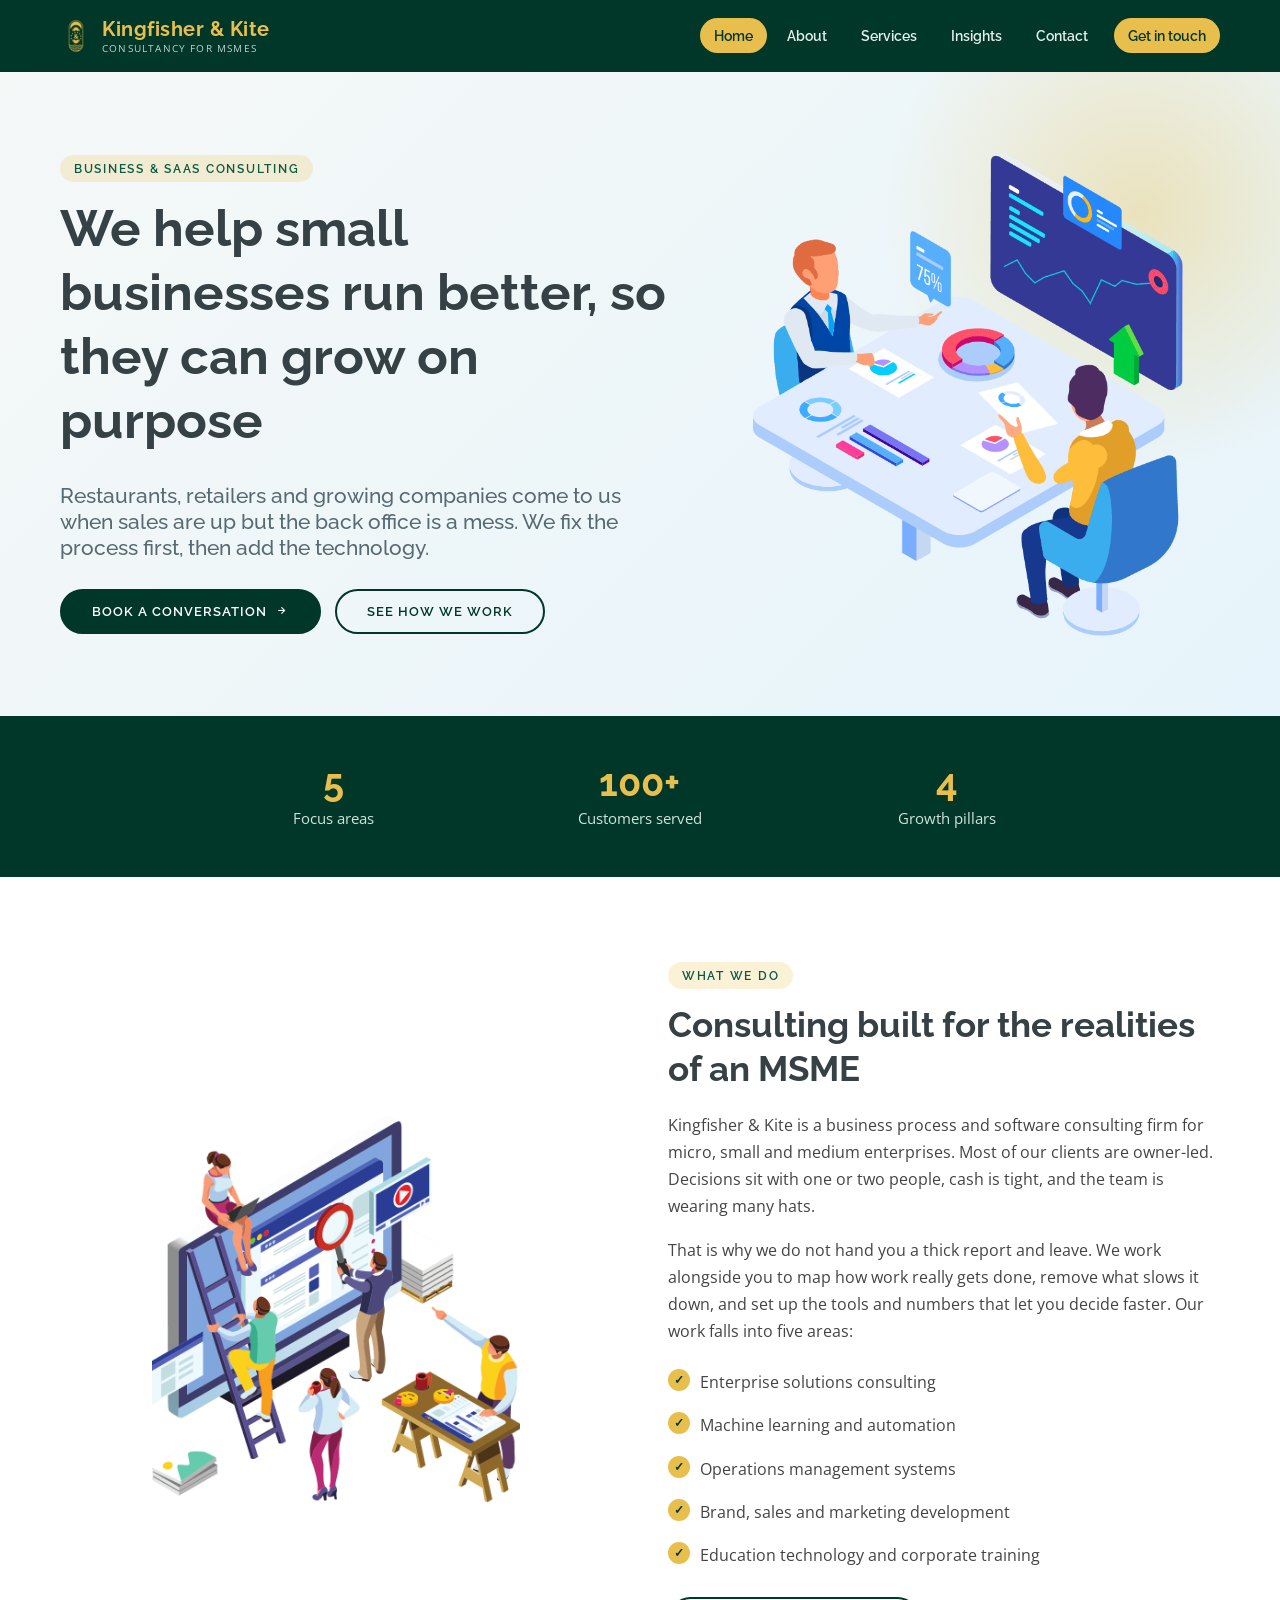
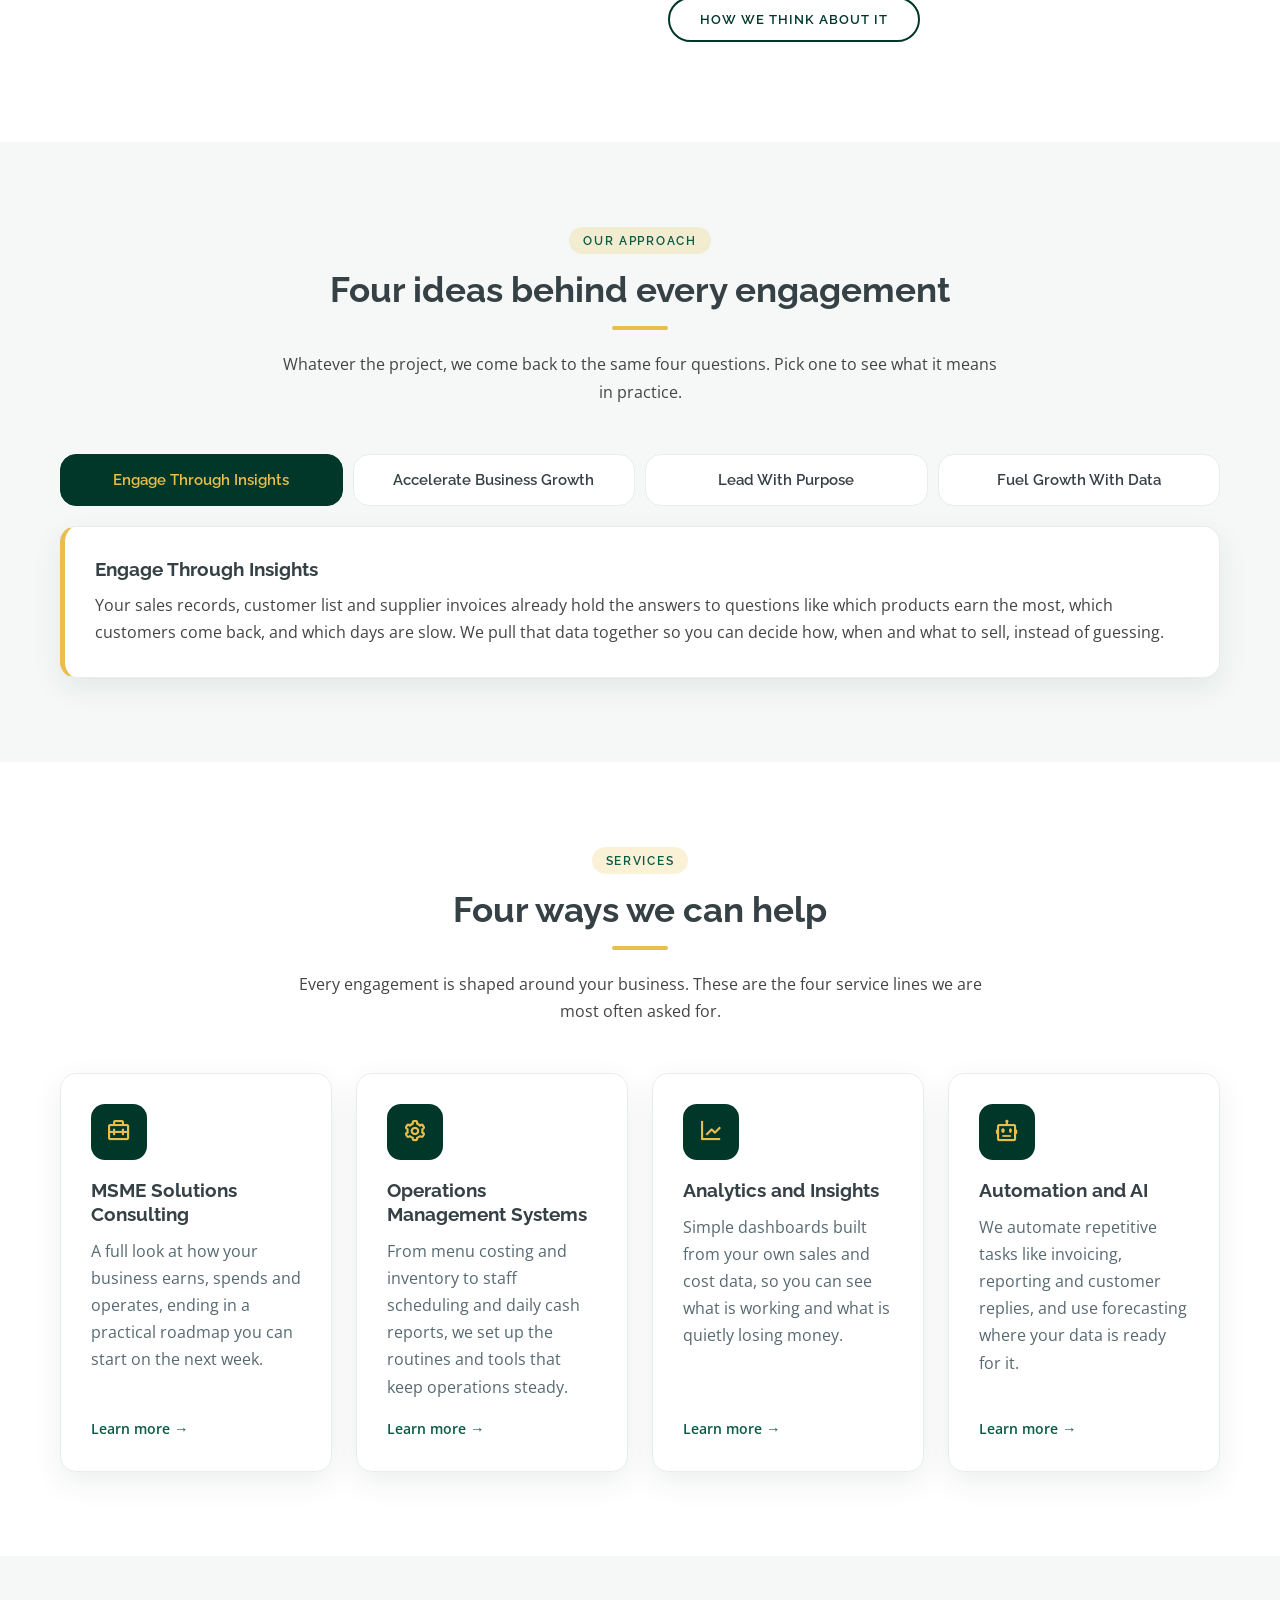
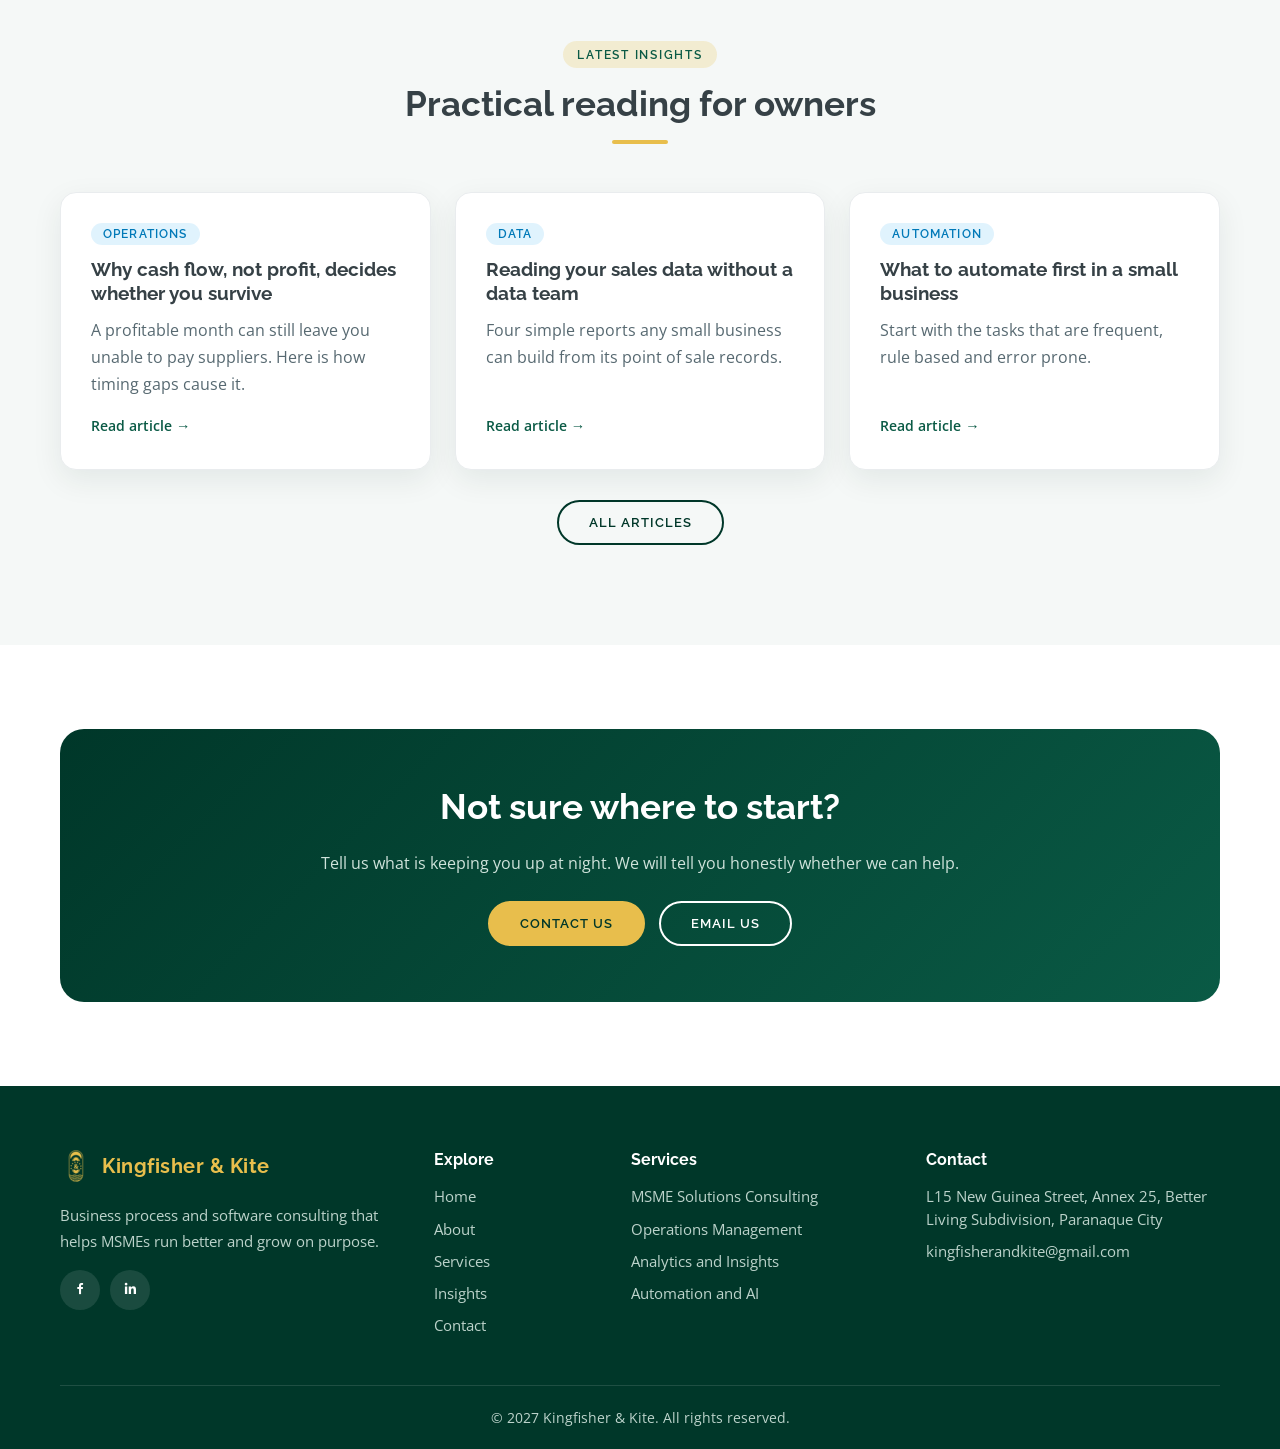
==== commit 6736616c: "Update copyright/address, remove Messenger, Resend-backed contact form Co-authored-by: Copilot App <" ====
--- a/index.html
+++ b/index.html
@@ -101,12 +101,12 @@
   <div class="grid">
     <div><a class="logo" href="index.html"><img src="assets/img/faviconre.png" alt=""><span>Kingfisher &amp; Kite</span></a>
       <p style="margin-top:14px">Business process and software consulting that helps MSMEs run better and grow on purpose.</p>
-      <div class="social"><a href="https://www.facebook.com/kingfisherandkite" aria-label="Facebook" target="_blank" rel="noopener"><i class="bx bxl-facebook"></i></a><a href="https://www.linkedin.com/company/kingfisherandkite" aria-label="LinkedIn" target="_blank" rel="noopener"><i class="bx bxl-linkedin"></i></a><a href="http://m.me/kingfisherandkite" aria-label="Messenger" target="_blank" rel="noopener"><i class="bx bxl-messenger"></i></a></div></div>
+      <div class="social"><a href="https://www.facebook.com/kingfisherandkite" aria-label="Facebook" target="_blank" rel="noopener"><i class="bx bxl-facebook"></i></a><a href="https://www.linkedin.com/company/kingfisherandkite" aria-label="LinkedIn" target="_blank" rel="noopener"><i class="bx bxl-linkedin"></i></a></div></div>
     <div><h4>Explore</h4><ul><li><a href="index.html">Home</a></li><li><a href="about.html">About</a></li><li><a href="services.html">Services</a></li><li><a href="insights.html">Insights</a></li><li><a href="contact.html">Contact</a></li></ul></div>
     <div><h4>Services</h4><ul><li><a href="services.html#consulting">MSME Solutions Consulting</a></li><li><a href="services.html#operations">Operations Management</a></li><li><a href="services.html#analytics">Analytics and Insights</a></li><li><a href="services.html#automation">Automation and AI</a></li></ul></div>
-    <div><h4>Contact</h4><ul><li>B2 L15 New Guinea Street, Annex 25, Better Living Subdivision, Paranaque City</li><li><a href="mailto:kingfisherandkite@gmail.com">kingfisherandkite@gmail.com</a></li></ul></div>
+    <div><h4>Contact</h4><ul><li>L15 New Guinea Street, Annex 25, Better Living Subdivision, Paranaque City</li><li><a href="mailto:kingfisherandkite@gmail.com">kingfisherandkite@gmail.com</a></li></ul></div>
   </div>
-  <div class="copy">&copy; 2026 Kingfisher &amp; Kite. All rights reserved.</div>
+  <div class="copy">&copy; 2027 Kingfisher &amp; Kite. All rights reserved.</div>
 </div></footer>
 <button class="totop" aria-label="Back to top">↑</button>
 <script src="assets/js/main.js"></script>
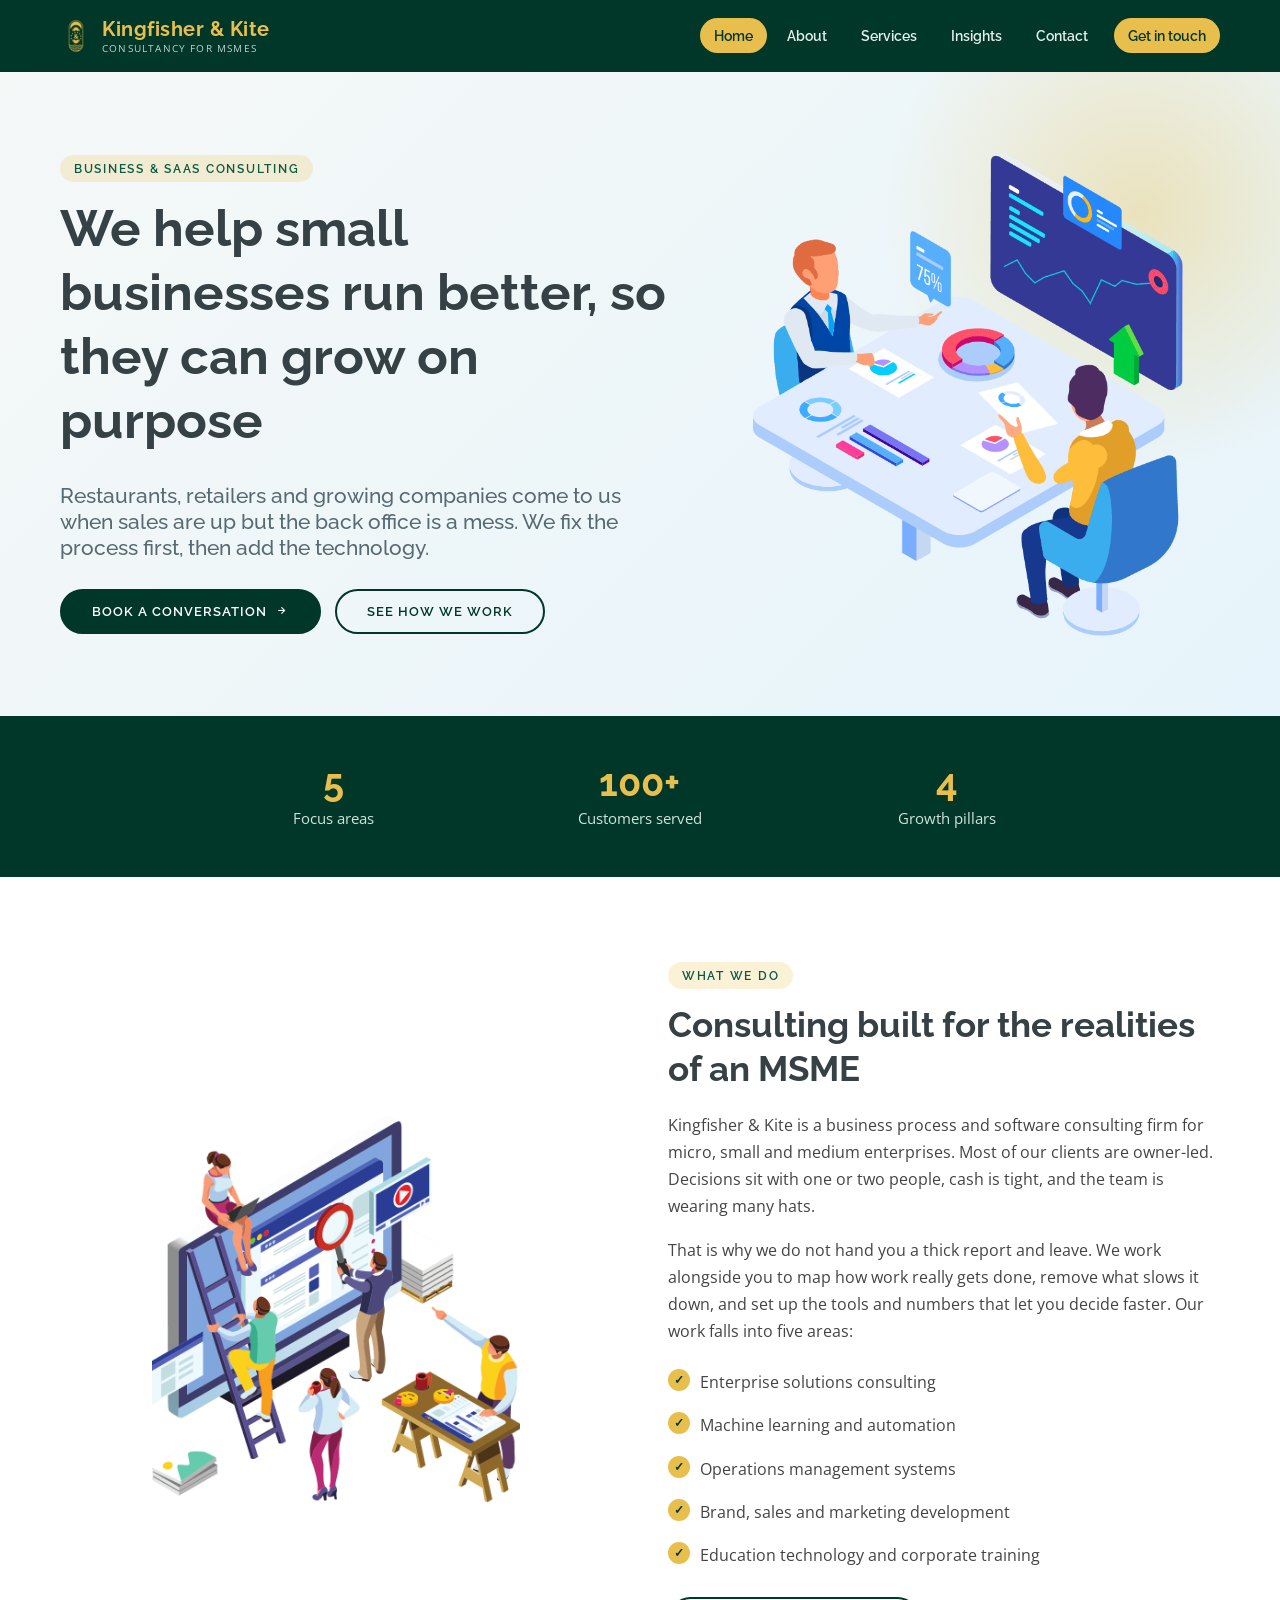
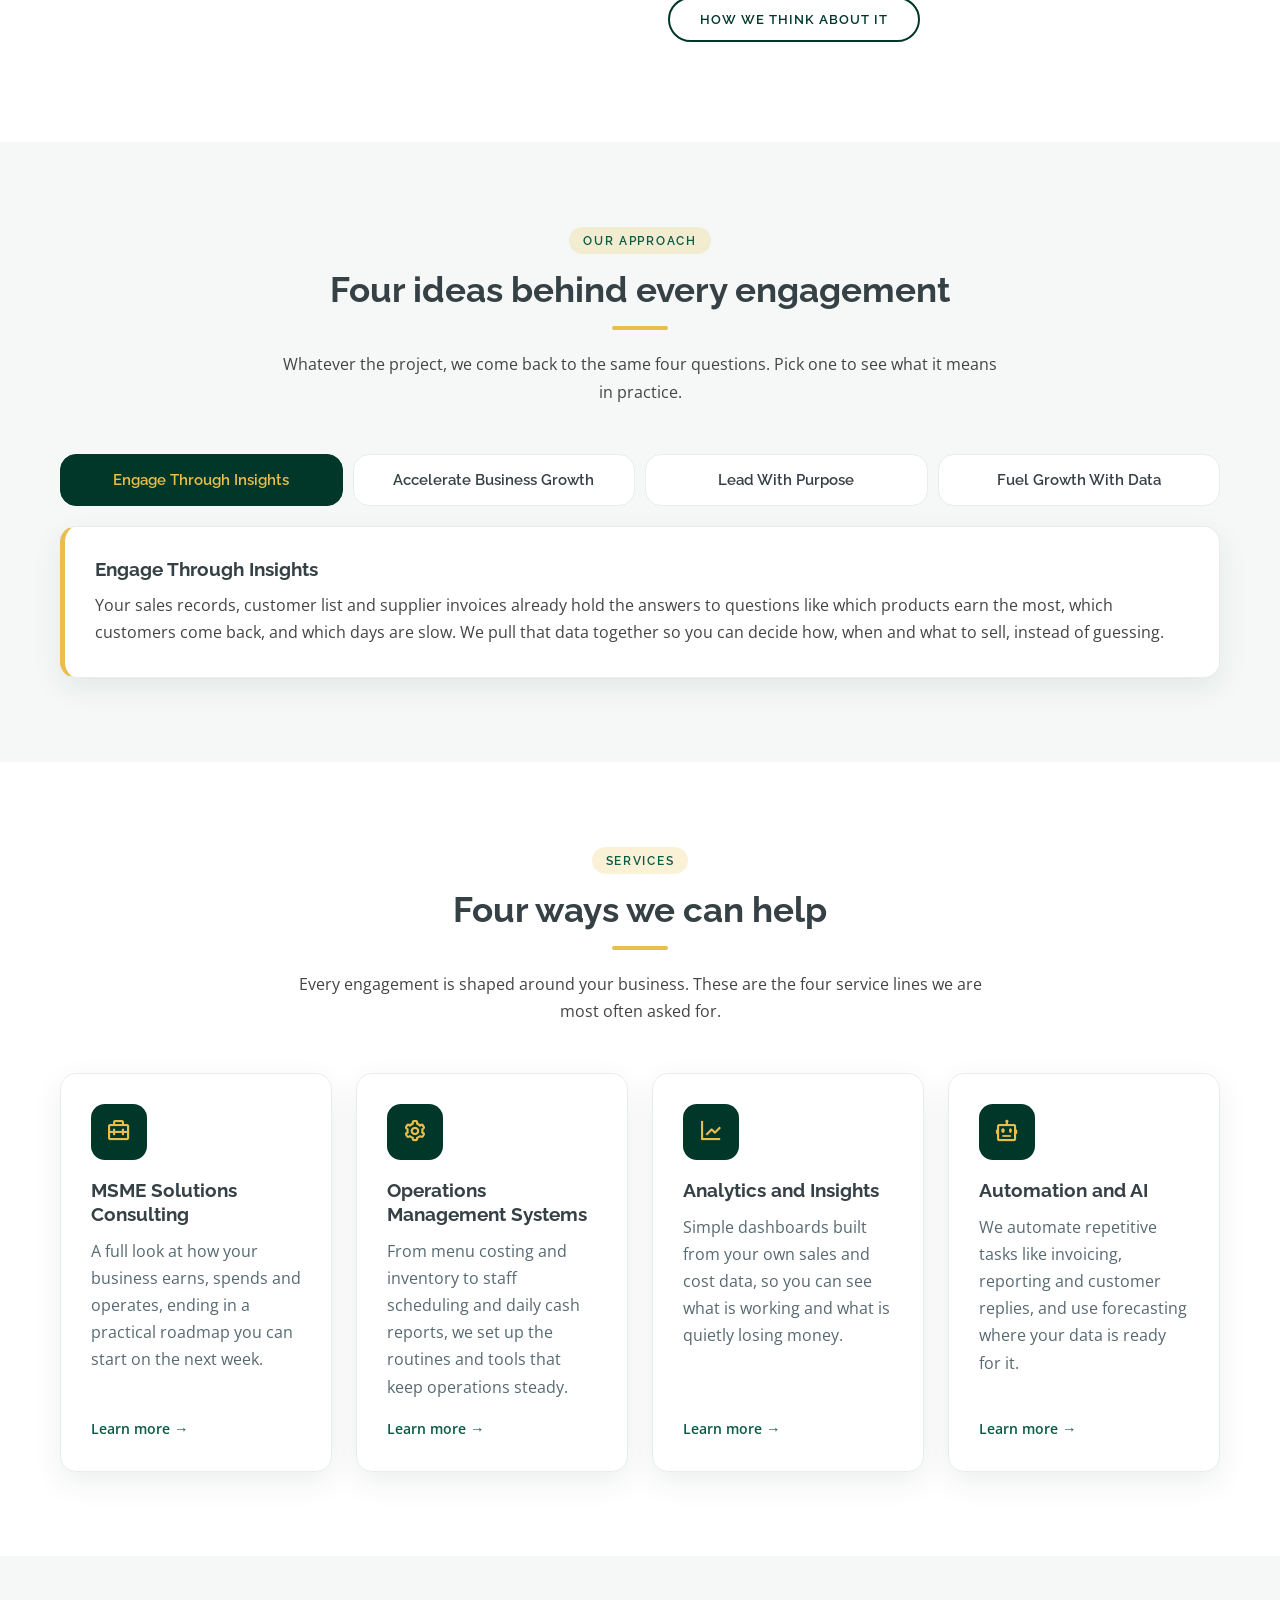
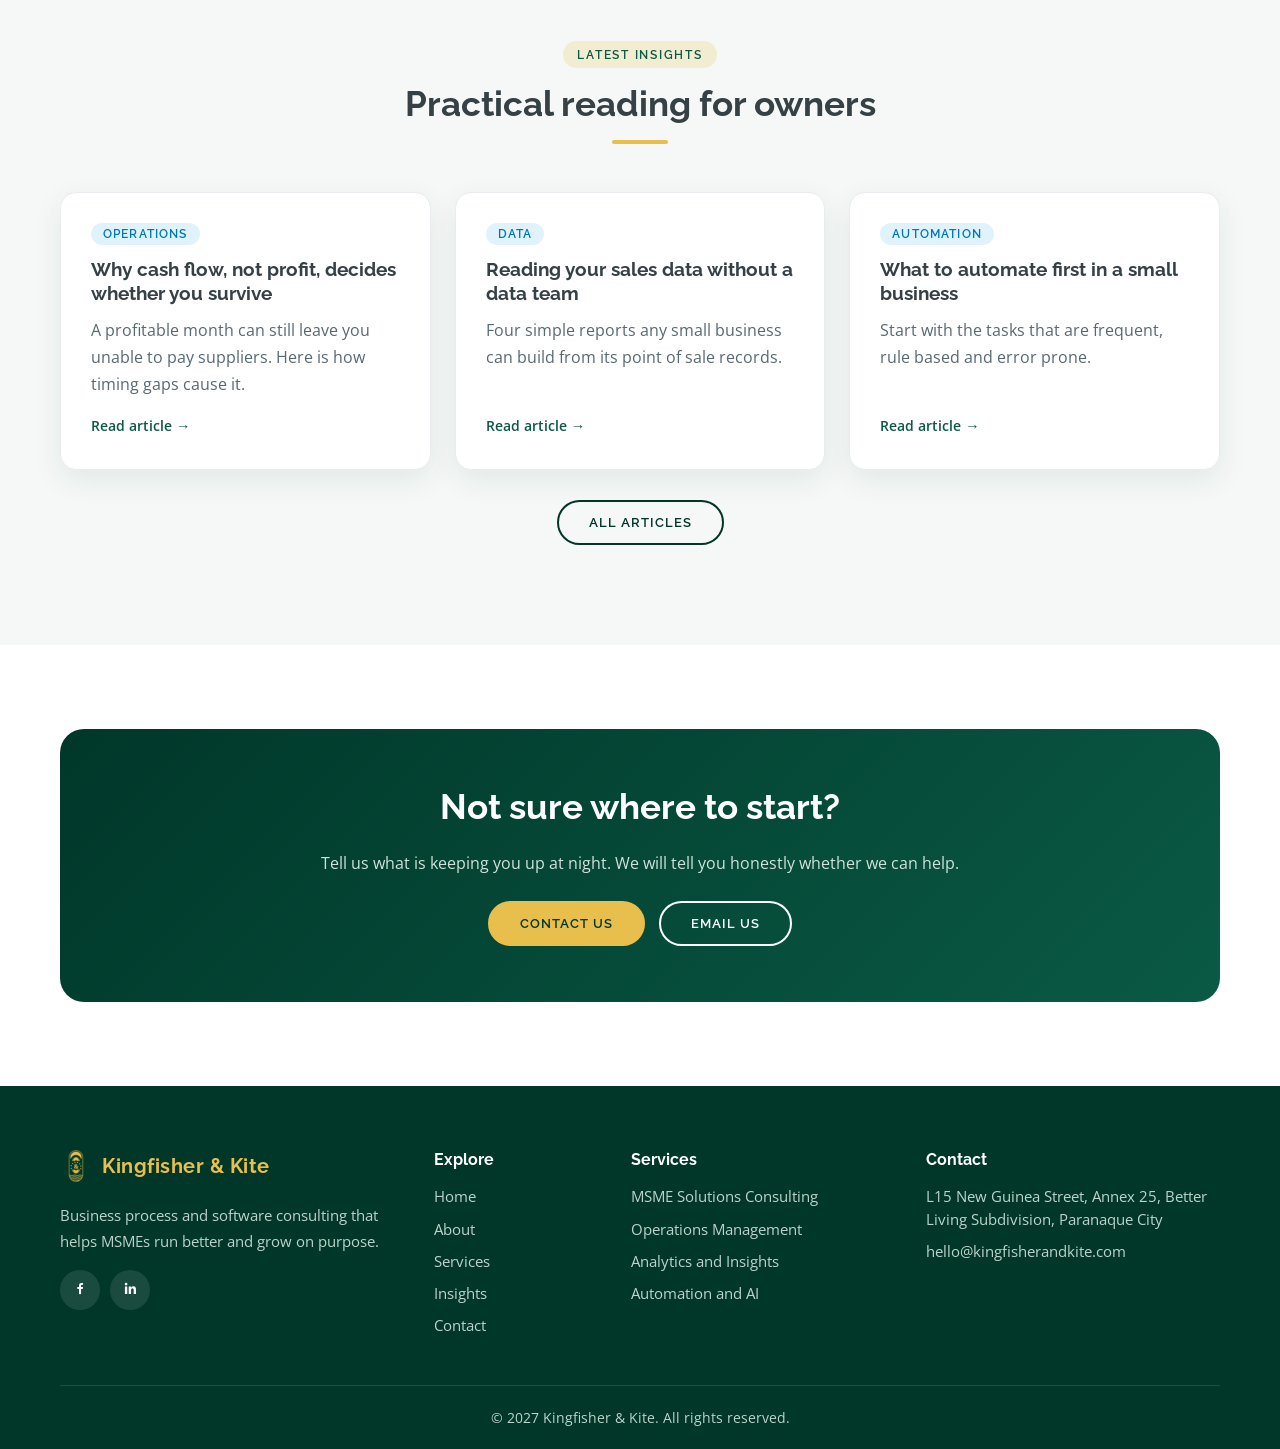
==== commit d059e6ff: "Use hello@kingfisherandkite.com as contact email; send via verified Resend domain Co-authored-by: Co" ====
--- a/index.html
+++ b/index.html
@@ -93,7 +93,7 @@
 
 <section class="section"><div class="container">
   <div class="band reveal"><h2>Not sure where to start?</h2><p>Tell us what is keeping you up at night. We will tell you honestly whether we can help.</p>
-    <div class="actions"><a class="btn gold" href="contact.html">Contact us</a><a class="btn ghost" style="color:#fff;border-color:#fff" href="mailto:kingfisherandkite@gmail.com?subject=Service Inquiry">Email us</a></div></div>
+    <div class="actions"><a class="btn gold" href="contact.html">Contact us</a><a class="btn ghost" style="color:#fff;border-color:#fff" href="mailto:hello@kingfisherandkite.com?subject=Service Inquiry">Email us</a></div></div>
 </div></section>
 </main>
 
@@ -104,7 +104,7 @@
       <div class="social"><a href="https://www.facebook.com/kingfisherandkite" aria-label="Facebook" target="_blank" rel="noopener"><i class="bx bxl-facebook"></i></a><a href="https://www.linkedin.com/company/kingfisherandkite" aria-label="LinkedIn" target="_blank" rel="noopener"><i class="bx bxl-linkedin"></i></a></div></div>
     <div><h4>Explore</h4><ul><li><a href="index.html">Home</a></li><li><a href="about.html">About</a></li><li><a href="services.html">Services</a></li><li><a href="insights.html">Insights</a></li><li><a href="contact.html">Contact</a></li></ul></div>
     <div><h4>Services</h4><ul><li><a href="services.html#consulting">MSME Solutions Consulting</a></li><li><a href="services.html#operations">Operations Management</a></li><li><a href="services.html#analytics">Analytics and Insights</a></li><li><a href="services.html#automation">Automation and AI</a></li></ul></div>
-    <div><h4>Contact</h4><ul><li>L15 New Guinea Street, Annex 25, Better Living Subdivision, Paranaque City</li><li><a href="mailto:kingfisherandkite@gmail.com">kingfisherandkite@gmail.com</a></li></ul></div>
+    <div><h4>Contact</h4><ul><li>L15 New Guinea Street, Annex 25, Better Living Subdivision, Paranaque City</li><li><a href="mailto:hello@kingfisherandkite.com">hello@kingfisherandkite.com</a></li></ul></div>
   </div>
   <div class="copy">&copy; 2027 Kingfisher &amp; Kite. All rights reserved.</div>
 </div></footer>
--- a/assets/css/style.css
+++ b/assets/css/style.css
@@ -120,7 +120,7 @@
 
 /* contact */
 .contact{display:grid;grid-template-columns:.9fr 1.1fr;gap:28px;align-items:stretch}
-.info{display:grid;gap:18px}
+.info{display:grid;gap:18px;align-content:start;align-self:start}
 .info .card{flex-direction:row;gap:18px;align-items:center;padding:22px}
 .info .icon{margin:0}
 .info h3{margin:0 0 2px;font-size:1rem}
